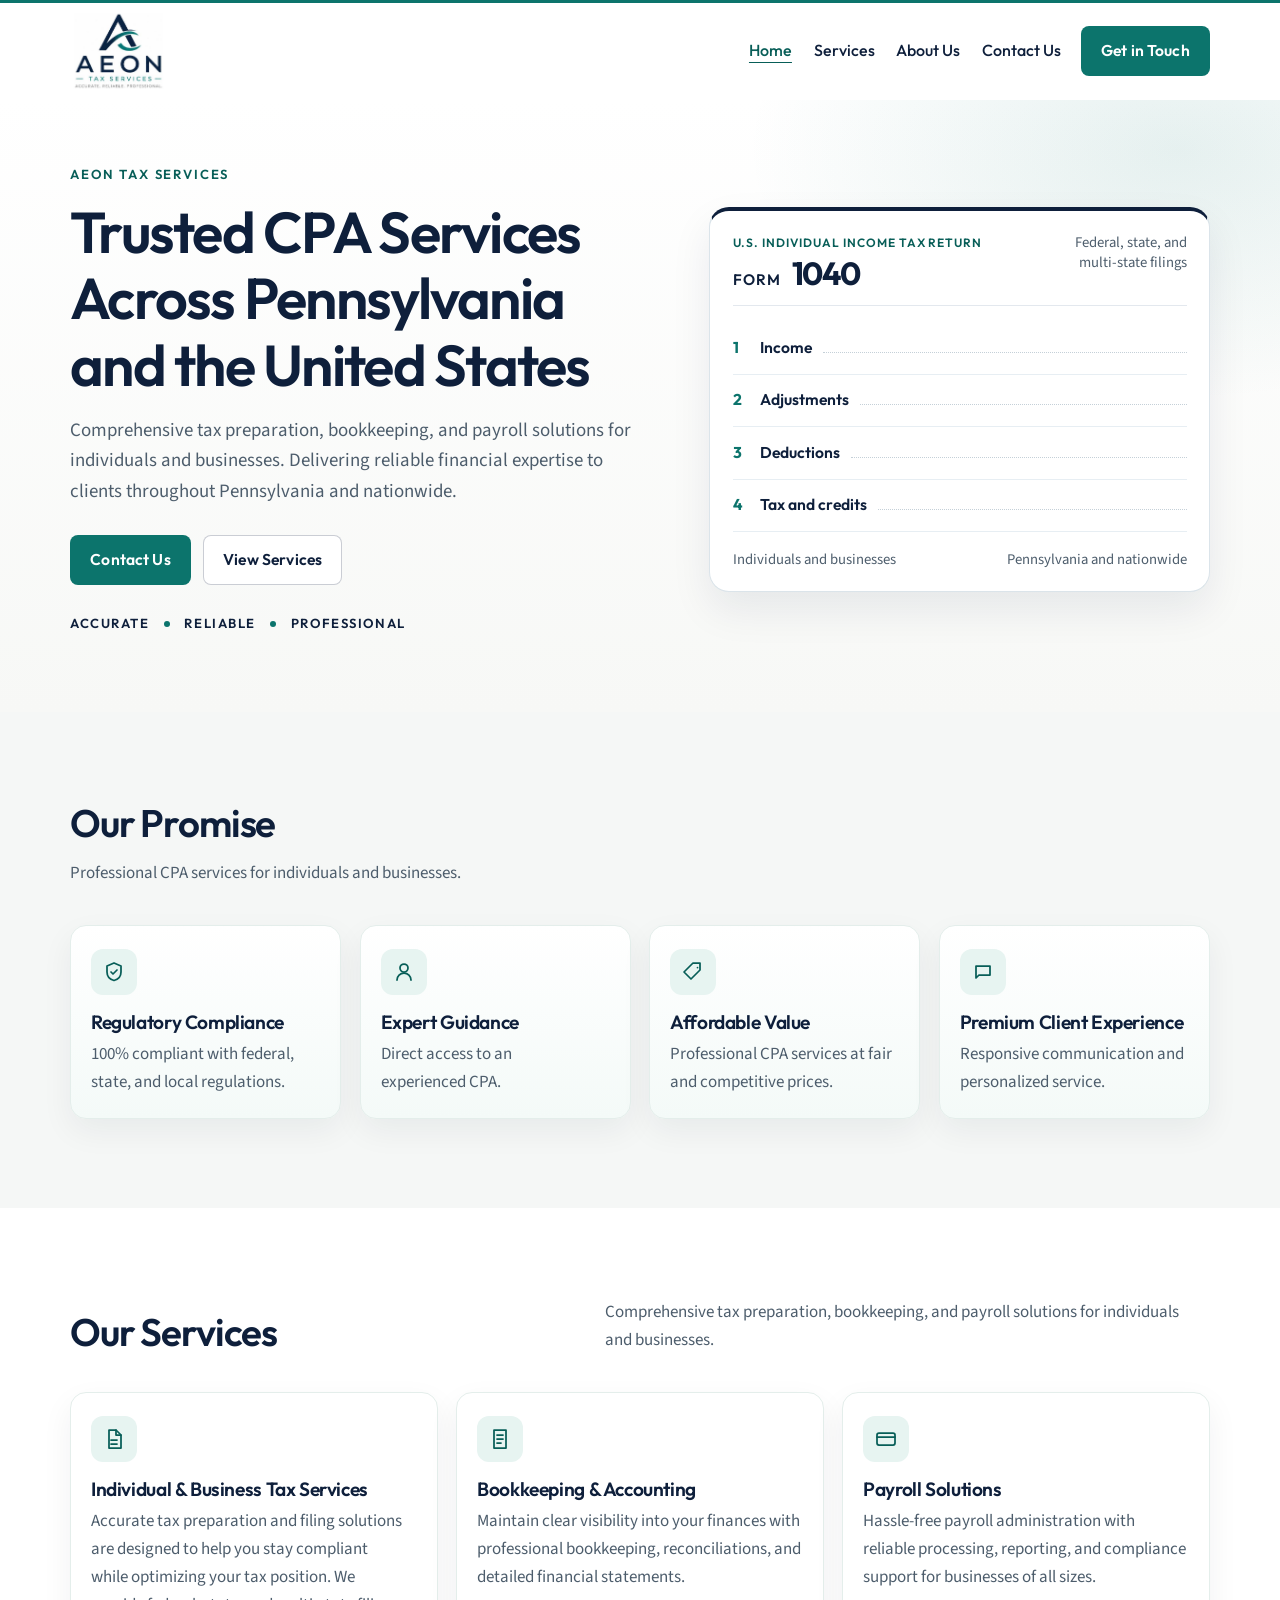
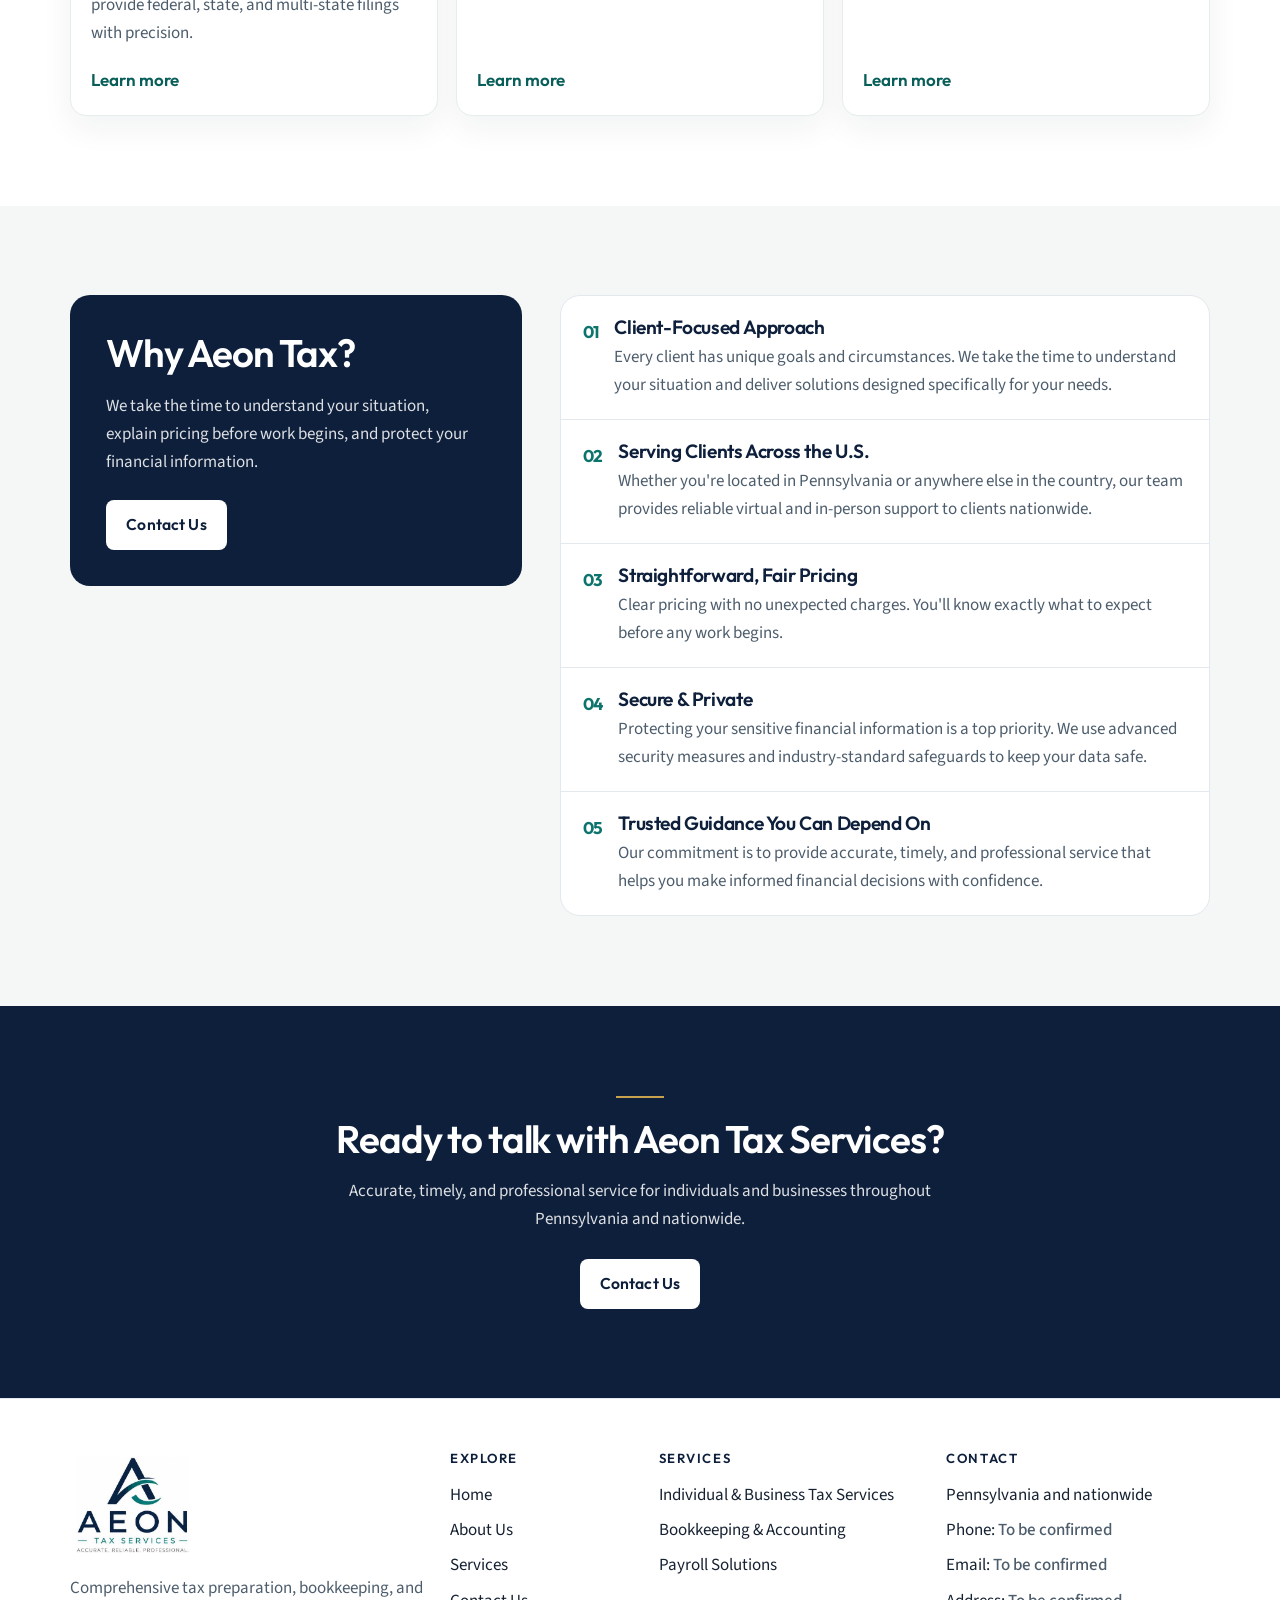
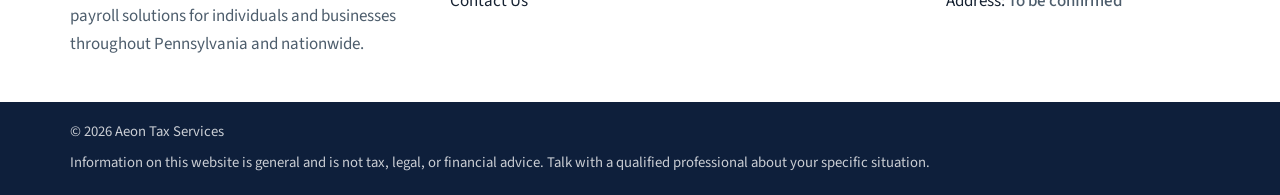
==== index.html @ b6eb6ca5 "Initial commit of the Aeon Tax Services website, including HTML files for home, about, services, and" ====
<!DOCTYPE html>
<html lang="en">
<head>
  <meta charset="utf-8">
  <meta name="viewport" content="width=device-width, initial-scale=1">
  <title>Aeon Tax Services | CPA Services in Pennsylvania</title>
  <meta name="description" content="Comprehensive tax preparation, bookkeeping, and payroll solutions for individuals and businesses throughout Pennsylvania and nationwide.">
  <meta name="theme-color" content="#0e1f3b">
  <meta property="og:title" content="Aeon Tax Services | CPA Services in Pennsylvania">
  <meta property="og:description" content="Comprehensive tax preparation, bookkeeping, and payroll solutions for individuals and businesses throughout Pennsylvania and nationwide.">
  <meta property="og:type" content="website">
  <meta property="og:locale" content="en_US">
  <link rel="icon" href="assets/favicon.png" type="image/png">
  <link rel="apple-touch-icon" href="assets/favicon.png">
  <link rel="preconnect" href="https://fonts.googleapis.com">
  <link rel="preconnect" href="https://fonts.gstatic.com" crossorigin>
  <link href="https://fonts.googleapis.com/css2?family=Outfit:wght@500;600;700&family=Source+Sans+3:wght@400;500;600;700&display=swap" rel="stylesheet">
  <link rel="stylesheet" href="css/styles.css">
  <script type="application/ld+json">
  {
    "@context": "https://schema.org",
    "@type": "AccountingService",
    "name": "Aeon Tax Services",
    "slogan": "Accurate. Reliable. Professional.",
    "description": "Comprehensive tax preparation, bookkeeping, and payroll solutions for individuals and businesses throughout Pennsylvania and nationwide.",
    "areaServed": [
      { "@type": "State", "name": "Pennsylvania" },
      { "@type": "Country", "name": "United States" }
    ],
    "knowsAbout": ["Tax preparation", "Bookkeeping", "Payroll"]
  }
  </script>
</head>
<body data-page="home">
  <a class="skip-link" href="#main">Skip to content</a>
  <header class="site-header">
    <div class="container header-bar">
      <a class="brand" href="index.html">
        <img src="assets/logo-primary.png" alt="Aeon Tax Services" width="407" height="352">
      </a>
      <button class="nav-toggle" type="button" aria-expanded="false" aria-controls="site-nav">
        <span class="sr-only">Open menu</span>
        <span class="nav-toggle-bar"></span>
      </button>
      <nav class="site-nav" id="site-nav" aria-label="Primary">
        <ul>
          <li><a href="index.html" data-nav="home">Home</a></li>
          <li><a href="services.html" data-nav="services">Services</a></li>
          <li><a href="about.html" data-nav="about">About Us</a></li>
          <li><a href="contact.html" data-nav="contact">Contact Us</a></li>
        </ul>
        <a class="btn btn-primary" href="contact.html">Get in Touch</a>
      </nav>
    </div>
  </header>

  <main id="main">
    <section class="hero">
      <div class="container hero-grid">
        <div>
          <p class="eyebrow">Aeon Tax Services</p>
          <h1>Trusted CPA Services Across Pennsylvania and the United States</h1>
          <p class="lead">Comprehensive tax preparation, bookkeeping, and payroll solutions for individuals and businesses. Delivering reliable financial expertise to clients throughout Pennsylvania and nationwide.</p>
          <div class="hero-actions">
            <a class="btn btn-primary" href="contact.html">Contact Us</a>
            <a class="btn btn-secondary" href="services.html">View Services</a>
          </div>
          <ul class="hero-principles" aria-label="Aeon Tax Services principles">
            <li>Accurate</li>
            <li>Reliable</li>
            <li>Professional</li>
          </ul>
        </div>
        <figure class="return-scene">
          <div class="return-sheet" aria-hidden="true">
            <div class="return-sheet-top">
              <div>
                <p class="return-kicker">U.S. Individual Income Tax Return</p>
                <p class="return-title"><span>Form</span> 1040</p>
              </div>
              <p class="return-side">Federal, state, and multi-state filings</p>
            </div>
            <ul class="return-rows">
              <li><span class="row-no">1</span><span>Income</span></li>
              <li><span class="row-no">2</span><span>Adjustments</span></li>
              <li><span class="row-no">3</span><span>Deductions</span></li>
              <li><span class="row-no">4</span><span>Tax and credits</span></li>
            </ul>
            <div class="return-foot">
              <p>Individuals and businesses</p>
              <p>Pennsylvania and nationwide</p>
            </div>
          </div>
          <figcaption class="sr-only">Illustration of Form 1040 for federal, state, and multi-state filings.</figcaption>
        </figure>
      </div>
    </section>

    <section class="section section-paper" aria-labelledby="promise-heading">
      <div class="container">
        <div class="section-heading">
          <h2 id="promise-heading">Our Promise</h2>
          <p>Professional CPA services for individuals and businesses.</p>
        </div>
        <div class="promise-grid">
          <article class="promise-card">
            <span class="icon-badge">
              <svg viewBox="0 0 24 24" aria-hidden="true"><path d="M12 3 5 6v6c0 4.2 2.8 7.4 7 8.5 4.2-1.1 7-4.3 7-8.5V6l-7-3z"/><path d="m9 12 2 2 4-4"/></svg>
            </span>
            <h3>Regulatory Compliance</h3>
            <p>100% compliant with federal, state, and local regulations.</p>
          </article>
          <article class="promise-card">
            <span class="icon-badge">
              <svg viewBox="0 0 24 24" aria-hidden="true"><path d="M12 12a4 4 0 1 0-4-4 4 4 0 0 0 4 4z"/><path d="M5 20a7 7 0 0 1 14 0"/></svg>
            </span>
            <h3>Expert Guidance</h3>
            <p>Direct access to an experienced CPA.</p>
          </article>
          <article class="promise-card">
            <span class="icon-badge">
              <svg viewBox="0 0 24 24" aria-hidden="true"><path d="M12 3h7v7l-9 9-7-7 9-9z"/><path d="M16.5 7.5h.01"/></svg>
            </span>
            <h3>Affordable Value</h3>
            <p>Professional CPA services at fair and competitive prices.</p>
          </article>
          <article class="promise-card">
            <span class="icon-badge">
              <svg viewBox="0 0 24 24" aria-hidden="true"><path d="M5 6h14v9H8l-3 3V6z"/></svg>
            </span>
            <h3>Premium Client Experience</h3>
            <p>Responsive communication and personalized service.</p>
          </article>
        </div>
      </div>
    </section>

    <section class="section" aria-labelledby="services-heading">
      <div class="container">
        <div class="section-heading section-heading-split">
          <h2 id="services-heading">Our Services</h2>
          <p>Comprehensive tax preparation, bookkeeping, and payroll solutions for individuals and businesses.</p>
        </div>
        <div class="services-grid">
          <article class="service-card">
            <span class="icon-badge">
              <svg viewBox="0 0 24 24" aria-hidden="true"><path d="M7 3h7l5 5v13H7z"/><path d="M14 3v5h5M9 13h6M9 17h6"/></svg>
            </span>
            <h3>Individual &amp; Business Tax Services</h3>
            <p>Accurate tax preparation and filing solutions are designed to help you stay compliant while optimizing your tax position. We provide federal, state, and multi-state filings with precision.</p>
            <a class="text-link" href="services.html#tax">Learn more</a>
          </article>
          <article class="service-card">
            <span class="icon-badge">
              <svg viewBox="0 0 24 24" aria-hidden="true"><path d="M6 3h12v18H6z"/><path d="M9 8h6M9 12h6M9 16h4"/></svg>
            </span>
            <h3>Bookkeeping &amp; Accounting</h3>
            <p>Maintain clear visibility into your finances with professional bookkeeping, reconciliations, and detailed financial statements.</p>
            <a class="text-link" href="services.html#bookkeeping">Learn more</a>
          </article>
          <article class="service-card">
            <span class="icon-badge">
              <svg viewBox="0 0 24 24" aria-hidden="true"><rect x="3" y="6" width="18" height="12" rx="2"/><path d="M3 10h18"/></svg>
            </span>
            <h3>Payroll Solutions</h3>
            <p>Hassle-free payroll administration with reliable processing, reporting, and compliance support for businesses of all sizes.</p>
            <a class="text-link" href="services.html#payroll">Learn more</a>
          </article>
        </div>
      </div>
    </section>

    <section class="section section-paper" aria-labelledby="why-heading">
      <div class="container why-layout">
        <div class="why-intro">
          <h2 id="why-heading">Why Aeon Tax?</h2>
          <p>We take the time to understand your situation, explain pricing before work begins, and protect your financial information.</p>
          <a class="btn btn-light" href="contact.html">Contact Us</a>
        </div>
        <div class="reason-panel">
          <ol class="reason-list">
            <li>
              <div>
                <h3>Client-Focused Approach</h3>
                <p>Every client has unique goals and circumstances. We take the time to understand your situation and deliver solutions designed specifically for your needs.</p>
              </div>
            </li>
            <li>
              <div>
                <h3>Serving Clients Across the U.S.</h3>
                <p>Whether you're located in Pennsylvania or anywhere else in the country, our team provides reliable virtual and in-person support to clients nationwide.</p>
              </div>
            </li>
            <li>
              <div>
                <h3>Straightforward, Fair Pricing</h3>
                <p>Clear pricing with no unexpected charges. You'll know exactly what to expect before any work begins.</p>
              </div>
            </li>
            <li>
              <div>
                <h3>Secure &amp; Private</h3>
                <p>Protecting your sensitive financial information is a top priority. We use advanced security measures and industry-standard safeguards to keep your data safe.</p>
              </div>
            </li>
            <li>
              <div>
                <h3>Trusted Guidance You Can Depend On</h3>
                <p>Our commitment is to provide accurate, timely, and professional service that helps you make informed financial decisions with confidence.</p>
              </div>
            </li>
          </ol>
        </div>
      </div>
    </section>

    <section class="section cta-band" aria-labelledby="cta-heading">
      <div class="container">
        <hr class="cta-rule">
        <h2 id="cta-heading">Ready to talk with Aeon Tax Services?</h2>
        <p>Accurate, timely, and professional service for individuals and businesses throughout Pennsylvania and nationwide.</p>
        <a class="btn btn-light" href="contact.html">Contact Us</a>
      </div>
    </section>
  </main>

  <footer class="site-footer">
    <div class="container footer-grid">
      <div class="footer-brand">
        <a href="index.html">
          <img src="assets/logo-primary.png" alt="Aeon Tax Services" width="407" height="352">
        </a>
        <p>Comprehensive tax preparation, bookkeeping, and payroll solutions for individuals and businesses throughout Pennsylvania and nationwide.</p>
      </div>
      <div>
        <h2 class="footer-title">Explore</h2>
        <ul>
          <li><a href="index.html">Home</a></li>
          <li><a href="about.html">About Us</a></li>
          <li><a href="services.html">Services</a></li>
          <li><a href="contact.html">Contact Us</a></li>
        </ul>
      </div>
      <div>
        <h2 class="footer-title">Services</h2>
        <ul>
          <li><a href="services.html#tax">Individual &amp; Business Tax Services</a></li>
          <li><a href="services.html#bookkeeping">Bookkeeping &amp; Accounting</a></li>
          <li><a href="services.html#payroll">Payroll Solutions</a></li>
        </ul>
      </div>
      <div>
        <h2 class="footer-title">Contact</h2>
        <ul>
          <li>Pennsylvania and nationwide</li>
          <li>Phone: <span class="is-pending">To be confirmed</span></li>
          <li>Email: <span class="is-pending">To be confirmed</span></li>
          <li>Address: <span class="is-pending">To be confirmed</span></li>
        </ul>
      </div>
    </div>
    <div class="footer-base">
      <div class="container footer-base-inner">
        <p>© 2026 Aeon Tax Services</p>
        <p>Information on this website is general and is not tax, legal, or financial advice. Talk with a qualified professional about your specific situation.</p>
      </div>
    </div>
  </footer>
  <script src="js/main.js" defer></script>
</body>
</html>
---- css/styles.css ----
:root {
  --navy: #0e1f3b;
  --navy-deep: #091628;
  --ink: #162232;
  --muted: #4d5d6c;
  --teal: #0c746c;
  --teal-deep: #085e58;
  --teal-soft: #e7f4f1;
  --teal-mist: #f4faf8;
  --gold: #c9a24e;
  --line: #e3e8ee;
  --paper: #f5f7f6;
  --white: #ffffff;
  --danger: #8e2430;
  --shadow: 0 12px 32px rgba(14, 31, 59, 0.06);
  --shadow-hover: 0 18px 40px rgba(14, 31, 59, 0.1);
  --radius: 16px;
  --radius-sm: 8px;
  --container: 1140px;
  --header-offset: 7.5rem;
  --font-display: "Outfit", "Segoe UI", sans-serif;
  --font-body: "Source Sans 3", "Segoe UI", sans-serif;
  --space-section: clamp(4.25rem, 7vw, 6.5rem);
}

*,
*::before,
*::after {
  box-sizing: border-box;
}

html {
  scroll-behavior: smooth;
}

body {
  margin: 0;
  color: var(--ink);
  background: var(--white);
  font-family: var(--font-body);
  font-size: 1.0625rem;
  line-height: 1.65;
  text-rendering: optimizeLegibility;
}

img {
  max-width: 100%;
  height: auto;
  display: block;
}

a {
  color: var(--teal-deep);
  text-decoration-thickness: 1px;
  text-underline-offset: 0.18em;
}

a:hover {
  color: var(--navy);
}

h1,
h2,
h3,
p {
  text-wrap: pretty;
}

h1,
h2,
h3 {
  font-family: var(--font-display);
  color: var(--navy);
  line-height: 1.15;
  letter-spacing: -0.03em;
  margin: 0;
  text-wrap: balance;
}

h1 {
  font-size: clamp(2.35rem, 4.5vw, 3.7rem);
  font-weight: 600;
}

h2 {
  font-size: clamp(1.85rem, 3vw, 2.55rem);
  font-weight: 600;
}

h3 {
  font-size: 1.2rem;
  font-weight: 600;
  letter-spacing: -0.02em;
}

p {
  margin: 0;
}

ul,
ol {
  margin: 0;
  padding: 0;
}

button,
input,
select,
textarea {
  font: inherit;
  color: inherit;
}

button {
  cursor: pointer;
}

:focus-visible {
  outline: 2px solid var(--teal);
  outline-offset: 3px;
}

::selection {
  background: #d7efe9;
  color: var(--navy);
}

.sr-only {
  position: absolute;
  width: 1px;
  height: 1px;
  padding: 0;
  margin: -1px;
  overflow: hidden;
  clip: rect(0, 0, 0, 0);
  white-space: nowrap;
  border: 0;
}

.skip-link {
  position: absolute;
  left: 1rem;
  top: 0;
  z-index: 100;
  transform: translateY(-120%);
  background: var(--navy);
  color: var(--white);
  padding: 0.7rem 1rem;
  border-radius: var(--radius-sm);
  text-decoration: none;
}

.skip-link:focus {
  transform: none;
  color: var(--white);
}

.container {
  width: min(var(--container), calc(100% - 2.5rem));
  margin-inline: auto;
}

.eyebrow {
  margin: 0 0 0.85rem;
  color: var(--teal-deep);
  font-family: var(--font-display);
  font-size: 0.82rem;
  font-weight: 600;
  letter-spacing: 0.14em;
  text-transform: uppercase;
}

.lead {
  color: var(--muted);
  font-size: 1.18rem;
  line-height: 1.6;
  max-width: 42rem;
}

.section {
  padding-block: var(--space-section);
}

.section-paper {
  background: var(--paper);
}

.section-heading {
  margin-bottom: clamp(1.75rem, 3vw, 2.75rem);
}

.section-heading p {
  margin-top: 0.85rem;
  max-width: 40rem;
  color: var(--muted);
}

.section-heading-split {
  display: grid;
  grid-template-columns: minmax(0, 0.9fr) minmax(0, 1.1fr);
  gap: 1.5rem 2.5rem;
  align-items: end;
}

.section-heading-split p {
  margin-top: 0;
}

.btn {
  display: inline-flex;
  align-items: center;
  justify-content: center;
  gap: 0.5rem;
  min-height: 48px;
  padding: 0.7rem 1.2rem;
  border-radius: var(--radius-sm);
  border: 1.5px solid transparent;
  background: transparent;
  color: var(--navy);
  font-family: var(--font-display);
  font-size: 0.98rem;
  font-weight: 600;
  letter-spacing: 0.01em;
  text-decoration: none;
  transition: background-color 0.2s ease, color 0.2s ease, border-color 0.2s ease;
}

.btn-primary {
  background: var(--teal);
  color: var(--white);
}

.btn-primary:hover {
  background: var(--teal-deep);
  color: var(--white);
}

.btn-secondary {
  border-color: rgba(14, 31, 59, 0.22);
  background: var(--white);
}

.btn-secondary:hover {
  border-color: var(--navy);
  color: var(--navy);
}

.btn-light {
  background: var(--white);
  color: var(--navy);
}

.btn-light:hover {
  background: var(--teal-mist);
  color: var(--navy);
}

.text-link {
  display: inline-flex;
  align-items: center;
  gap: 0.35rem;
  margin-top: 1.15rem;
  color: var(--teal-deep);
  font-family: var(--font-display);
  font-weight: 600;
  text-decoration: none;
}

.text-link:hover {
  color: var(--navy);
  text-decoration: underline;
}

.icon-badge {
  display: inline-flex;
  align-items: center;
  justify-content: center;
  width: 46px;
  height: 46px;
  border-radius: 12px;
  background: var(--teal-soft);
  color: var(--teal-deep);
  margin-bottom: 1rem;
}

.icon-badge svg {
  width: 24px;
  height: 24px;
  fill: none;
  stroke: currentColor;
  stroke-width: 1.75;
  stroke-linecap: round;
  stroke-linejoin: round;
}

.site-header {
  position: sticky;
  top: 0;
  z-index: 50;
  background: rgba(255, 255, 255, 0.94);
  backdrop-filter: blur(16px);
  border-bottom: 1px solid transparent;
}

.site-header::before {
  content: "";
  display: block;
  height: 3px;
  background: var(--teal);
}

.site-header.is-scrolled {
  border-bottom-color: var(--line);
  box-shadow: 0 8px 24px rgba(14, 31, 59, 0.05);
}

.header-bar {
  display: flex;
  align-items: center;
  justify-content: space-between;
  gap: 1rem;
  min-height: 96px;
}

.brand {
  display: flex;
  align-items: center;
  text-decoration: none;
  flex: 0 0 auto;
}

.brand img {
  height: 84px;
  width: auto;
  transition: height 0.2s ease;
}

.site-header.is-scrolled .brand img {
  height: 68px;
}

.nav-toggle {
  display: none;
  width: 44px;
  height: 44px;
  align-items: center;
  justify-content: center;
  border: 0;
  border-radius: 10px;
  background: transparent;
  color: var(--navy);
}

.nav-toggle-bar,
.nav-toggle-bar::before,
.nav-toggle-bar::after {
  display: block;
  width: 20px;
  height: 2px;
  background: var(--navy);
  border-radius: 2px;
  position: relative;
}

.nav-toggle-bar,
.nav-toggle-bar::before,
.nav-toggle-bar::after {
  transition: transform 0.2s ease, top 0.2s ease, background-color 0.2s ease;
}

.nav-toggle[aria-expanded="true"] .nav-toggle-bar {
  background: transparent;
}

.nav-toggle[aria-expanded="true"] .nav-toggle-bar::before {
  top: 0;
  transform: rotate(45deg);
}

.nav-toggle[aria-expanded="true"] .nav-toggle-bar::after {
  top: 0;
  transform: rotate(-45deg);
}

.nav-toggle-bar::before,
.nav-toggle-bar::after {
  content: "";
  position: absolute;
  left: 0;
}

.nav-toggle-bar::before {
  top: -6px;
}

.nav-toggle-bar::after {
  top: 6px;
}

.site-nav {
  display: flex;
  align-items: center;
  gap: 1.25rem;
}

.site-nav ul {
  display: flex;
  align-items: center;
  gap: 0.25rem 1.35rem;
  list-style: none;
}

.site-nav a[data-nav] {
  color: var(--navy);
  text-decoration: none;
  font-family: var(--font-display);
  font-weight: 500;
  font-size: 1rem;
  padding: 0.4rem 0;
}

.site-nav a[data-nav]:hover,
.site-nav a[aria-current="page"] {
  color: var(--teal-deep);
}

.site-nav a[aria-current="page"] {
  text-decoration: underline;
  text-underline-offset: 0.35em;
}

.hero {
  position: relative;
  padding-block: clamp(2.25rem, 5vw, 4.25rem) clamp(3.5rem, 6vw, 5.25rem);
  background:
    radial-gradient(720px 420px at 92% 8%, rgba(12, 116, 108, 0.1), transparent 60%),
    linear-gradient(180deg, #ffffff 0%, #f7f8f6 100%);
}

.hero-grid {
  display: grid;
  grid-template-columns: minmax(0, 1.08fr) minmax(280px, 0.92fr);
  gap: clamp(2rem, 4vw, 4.5rem);
  align-items: center;
}

.hero h1 {
  max-width: 20ch;
}

.hero .lead {
  margin-top: 1.15rem;
}

.hero-actions {
  display: flex;
  flex-wrap: wrap;
  gap: 0.75rem;
  margin-top: 1.75rem;
}

.hero-principles {
  display: flex;
  flex-wrap: wrap;
  gap: 0.55rem 0.9rem;
  list-style: none;
  margin-top: 1.75rem;
  color: var(--navy);
  font-family: var(--font-display);
  font-size: 0.82rem;
  font-weight: 600;
  letter-spacing: 0.12em;
  text-transform: uppercase;
}

.hero-principles li + li::before {
  content: "";
  display: inline-block;
  width: 6px;
  height: 6px;
  margin-right: 0.9rem;
  border-radius: 50%;
  background: var(--teal);
  transform: translateY(-1px);
}

.return-scene {
  position: relative;
  margin: 0;
  align-self: center;
}

.return-sheet {
  background: var(--white);
  border: 1px solid #dbe4ea;
  border-top: 4px solid var(--navy);
  border-radius: 20px;
  box-shadow: 0 18px 40px rgba(14, 31, 59, 0.08);
  padding: 1.4rem 1.4rem 1.15rem;
}

.return-sheet-top {
  display: flex;
  justify-content: space-between;
  gap: 1rem;
  padding-bottom: 1rem;
  border-bottom: 1px solid var(--line);
}

.return-kicker {
  color: var(--teal-deep);
  font-family: var(--font-display);
  font-size: 0.75rem;
  font-weight: 600;
  letter-spacing: 0.08em;
  text-transform: uppercase;
}

.return-title {
  margin-top: 0.25rem;
  font-family: var(--font-display);
  font-size: 2rem;
  font-weight: 700;
  letter-spacing: -0.04em;
  color: var(--navy);
  line-height: 1;
}

.return-title span {
  font-size: 0.95rem;
  font-weight: 600;
  letter-spacing: 0.08em;
  text-transform: uppercase;
  margin-right: 0.35rem;
}

.return-side {
  align-self: flex-start;
  max-width: 9rem;
  text-align: right;
  color: var(--muted);
  font-size: 0.92rem;
  line-height: 1.35;
}

.return-rows {
  list-style: none;
  margin-top: 1rem;
}

.return-rows li {
  display: flex;
  align-items: baseline;
  gap: 0.7rem;
  padding: 0.8rem 0;
  border-bottom: 1px solid #e7eef3;
  color: var(--navy);
  font-family: var(--font-display);
  font-size: 0.98rem;
  font-weight: 600;
}

.return-rows li::after {
  content: "";
  flex: 1;
  border-bottom: 1px dotted #c5d0d8;
}

.row-no {
  color: var(--teal);
  font-weight: 700;
  width: 1rem;
  flex: 0 0 auto;
}

.return-foot {
  display: flex;
  justify-content: space-between;
  gap: 1rem;
  margin-top: 1rem;
  color: var(--muted);
  font-size: 0.92rem;
}

.promise-grid,
.services-grid,
.audience-grid,
.promise-grid-compact {
  display: grid;
  gap: 1.15rem;
}

.promise-grid {
  grid-template-columns: repeat(4, minmax(0, 1fr));
}

.services-grid,
.audience-grid {
  grid-template-columns: repeat(3, minmax(0, 1fr));
}

.audience-grid {
  grid-template-columns: repeat(2, minmax(0, 1fr));
}

.promise-card,
.service-card,
.audience-card {
  background: linear-gradient(180deg, #ffffff 0%, var(--teal-mist) 100%);
  border: 1px solid #e4eeeb;
  border-radius: var(--radius);
  box-shadow: var(--shadow);
  padding: 1.4rem 1.25rem 1.35rem;
  min-width: 0;
}

.service-card,
.audience-card {
  background: var(--white);
  display: flex;
  flex-direction: column;
}

.promise-card h3,
.service-card h3,
.audience-card h3 {
  margin-bottom: 0.45rem;
}

.promise-card p,
.service-card p,
.audience-card p {
  color: var(--muted);
}

.service-card .text-link,
.audience-card .text-link {
  margin-top: auto;
  padding-top: 1.15rem;
}

.why-layout {
  display: grid;
  grid-template-columns: minmax(0, 0.82fr) minmax(0, 1.18fr);
  gap: clamp(1.5rem, 3vw, 2.5rem);
  align-items: start;
}

.why-intro {
  background: var(--navy);
  color: rgba(255, 255, 255, 0.86);
  border-radius: 20px;
  padding: clamp(1.5rem, 3vw, 2.25rem);
  position: sticky;
  top: var(--header-offset);
}

.why-intro h2,
.why-intro .eyebrow {
  color: var(--white);
}

.why-intro .eyebrow {
  color: #b7ddd7;
}

.why-intro p {
  margin-top: 1rem;
}

.why-intro .btn {
  margin-top: 1.5rem;
}

.reason-panel {
  background: var(--white);
  border: 1px solid var(--line);
  border-radius: 20px;
  overflow: hidden;
}

.reason-list {
  list-style: none;
  counter-reset: reason;
}

.reason-list li {
  display: grid;
  grid-template-columns: auto minmax(0, 1fr);
  gap: 1rem;
  padding: 1.25rem 1.35rem;
  border-top: 1px solid var(--line);
}

.reason-list li:first-child {
  border-top: 0;
}

.reason-list li::before {
  counter-increment: reason;
  content: counter(reason, decimal-leading-zero);
  font-family: var(--font-display);
  font-weight: 700;
  color: var(--teal);
  letter-spacing: -0.04em;
  padding-top: 0.1rem;
}

.reason-list h3 {
  margin-bottom: 0.3rem;
}

.reason-list p {
  color: var(--muted);
}

.cta-band {
  background: var(--navy);
  color: rgba(255, 255, 255, 0.86);
  text-align: center;
}

.cta-band .container {
  max-width: 760px;
}

.cta-rule {
  width: 48px;
  height: 2px;
  margin: 0 auto 1.2rem;
  background: var(--gold);
  border: 0;
}

.cta-band h2 {
  color: var(--white);
}

.cta-band p {
  margin: 1rem auto 0;
  max-width: 38rem;
}

.cta-band .btn {
  margin-top: 1.6rem;
}

.page-hero {
  padding-block: clamp(2.75rem, 6vw, 4.5rem) clamp(1.5rem, 3vw, 2.25rem);
  background:
    radial-gradient(640px 280px at 100% 0%, rgba(12, 116, 108, 0.1), transparent 60%),
    var(--paper);
  border-bottom: 1px solid var(--line);
}

.page-hero .lead {
  margin-top: 1rem;
}

.service-index {
  display: flex;
  flex-wrap: wrap;
  gap: 0.6rem;
  margin-top: 1.5rem;
}

.service-index a {
  display: inline-flex;
  align-items: center;
  min-height: 40px;
  padding: 0.35rem 0.8rem;
  border-radius: 999px;
  border: 1px solid #d5e4e0;
  background: var(--white);
  color: var(--navy);
  text-decoration: none;
  font-family: var(--font-display);
  font-size: 0.92rem;
  font-weight: 600;
}

.service-index a:hover {
  border-color: var(--teal);
  color: var(--teal-deep);
}

.service-block {
  padding-block: clamp(2.5rem, 5vw, 4rem);
  border-bottom: 1px solid var(--line);
  scroll-margin-top: var(--header-offset);
}

.service-block:nth-of-type(even) {
  background: var(--paper);
}

.service-block-grid {
  display: grid;
  grid-template-columns: 140px minmax(0, 1fr);
  gap: 1.5rem 2rem;
  align-items: start;
}

.service-kicker {
  font-family: var(--font-display);
  font-size: 0.95rem;
  font-weight: 700;
  letter-spacing: 0.14em;
  color: var(--teal);
}

.service-block h2 {
  margin-bottom: 0.8rem;
}

.service-block .prose {
  max-width: 46rem;
  color: var(--muted);
}

.scope-list {
  display: grid;
  grid-template-columns: repeat(3, minmax(0, 1fr));
  gap: 0.75rem;
  list-style: none;
  margin-top: 1.35rem;
}

.scope-list li {
  display: flex;
  align-items: center;
  gap: 0.6rem;
  background: var(--white);
  border: 1px solid var(--line);
  border-radius: 12px;
  padding: 0.9rem 1rem;
  color: var(--navy);
  font-family: var(--font-display);
  font-weight: 600;
}

.scope-list li::before {
  content: "";
  width: 8px;
  height: 8px;
  border-radius: 50%;
  background: var(--teal);
  flex: 0 0 auto;
}

.service-block:nth-of-type(even) .scope-list li {
  background: var(--white);
}

.contact-lead {
  margin-top: 0.85rem;
}

.contact-layout {
  display: grid;
  grid-template-columns: minmax(0, 0.86fr) minmax(0, 1.14fr);
  gap: clamp(1.75rem, 4vw, 3.5rem);
  align-items: start;
}

.fact-list {
  list-style: none;
  margin-top: 1.5rem;
  border-top: 1px solid var(--line);
}

.fact-list li {
  display: grid;
  gap: 0.15rem;
  padding: 0.95rem 0;
  border-bottom: 1px solid var(--line);
}

.fact-label {
  color: var(--muted);
  font-size: 0.82rem;
  font-family: var(--font-display);
  font-weight: 600;
  letter-spacing: 0.08em;
  text-transform: uppercase;
}

.fact-value {
  color: var(--navy);
  font-weight: 600;
}

.is-pending {
  color: var(--muted);
  font-weight: 500;
}

.confirm-note {
  margin-top: 1rem;
  color: var(--muted);
  font-size: 0.98rem;
}

.contact-form,
.form-success {
  background: var(--white);
  border: 1px solid var(--line);
  border-radius: 20px;
  box-shadow: var(--shadow);
  padding: clamp(1.25rem, 2vw, 1.75rem);
}

.form-note {
  margin-bottom: 1.15rem;
  padding: 0.85rem 0.95rem;
  border-radius: 12px;
  background: var(--teal-mist);
  color: var(--navy);
  font-size: 0.98rem;
}

.form-grid {
  display: grid;
  grid-template-columns: 1fr 1fr;
  gap: 0.95rem 1rem;
}

.field {
  display: flex;
  flex-direction: column;
  min-width: 0;
}

.field-wide {
  grid-column: 1 / -1;
}

.field label {
  margin-bottom: 0.35rem;
  color: var(--navy);
  font-family: var(--font-display);
  font-size: 0.92rem;
  font-weight: 600;
}

.req {
  color: var(--muted);
  font-weight: 500;
}

.field input,
.field select,
.field textarea {
  width: 100%;
  min-height: 48px;
  padding: 0.7rem 0.8rem;
  border: 1px solid #cfd8e1;
  border-radius: 10px;
  background: var(--white);
  color: var(--ink);
}

.field textarea {
  min-height: 140px;
  resize: vertical;
}

.field input:hover,
.field select:hover,
.field textarea:hover {
  border-color: #b7c3ce;
}

.field input:focus,
.field select:focus,
.field textarea:focus {
  border-color: var(--teal);
  outline: 2px solid rgba(12, 116, 108, 0.25);
  outline-offset: 1px;
}

.field [aria-invalid="true"] {
  border-color: var(--danger);
}

.field-error {
  margin-top: 0.35rem;
  color: var(--danger);
  font-size: 0.9rem;
}

.field-error:empty {
  display: none;
}

.field select {
  appearance: none;
  background-image: linear-gradient(45deg, transparent 50%, var(--navy) 50%), linear-gradient(135deg, var(--navy) 50%, transparent 50%);
  background-position: calc(100% - 18px) 22px, calc(100% - 12px) 22px;
  background-size: 6px 6px, 6px 6px;
  background-repeat: no-repeat;
  padding-right: 2.2rem;
}

.form-actions {
  margin-top: 1.1rem;
}

.form-success h2,
.form-success h3 {
  margin-bottom: 0.6rem;
}

.form-success p + p {
  margin-top: 0.75rem;
  color: var(--muted);
}

.site-footer {
  background: var(--white);
  border-top: 1px solid var(--line);
}

.footer-grid {
  display: grid;
  grid-template-columns: 1.35fr 0.7fr 1fr 1fr;
  gap: 2rem 1.5rem;
  padding-block: 3.25rem 2.75rem;
}

.footer-brand img {
  height: 108px;
  width: auto;
  margin-bottom: 0.9rem;
}

.footer-brand p {
  max-width: 28rem;
  color: var(--muted);
}

.footer-title {
  font-size: 0.82rem;
  letter-spacing: 0.12em;
  text-transform: uppercase;
  margin-bottom: 0.9rem;
}

.site-footer ul {
  list-style: none;
}

.site-footer li + li {
  margin-top: 0.45rem;
}

.site-footer a {
  color: var(--ink);
  text-decoration: none;
}

.site-footer a:hover {
  color: var(--teal-deep);
  text-decoration: underline;
}

.footer-base {
  background: var(--navy);
  color: rgba(255, 255, 255, 0.78);
}

.footer-base-inner {
  display: grid;
  gap: 0.45rem;
  padding-block: 1.1rem 1.25rem;
}

.footer-base p {
  font-size: 0.92rem;
}

[id] {
  scroll-margin-top: var(--header-offset);
}

@media (max-width: 1100px) {
  .promise-grid {
    grid-template-columns: repeat(2, minmax(0, 1fr));
  }

  .footer-grid {
    grid-template-columns: 1fr 1fr;
  }

  .footer-brand {
    grid-column: 1 / -1;
  }
}

@media (max-width: 980px) {
  .brand img,
  .site-header.is-scrolled .brand img {
    height: 72px;
  }

  .header-bar {
    min-height: 84px;
  }

  .section-heading-split,
  .hero-grid,
  .why-layout,
  .contact-layout,
  .service-block-grid {
    grid-template-columns: 1fr;
  }

  .why-intro {
    position: static;
  }

  .services-grid {
    grid-template-columns: 1fr;
  }

  .scope-list {
    grid-template-columns: 1fr;
  }
}

@media (max-width: 820px) {
  .nav-toggle {
    display: inline-flex;
  }

  .site-nav {
    position: absolute;
    top: 100%;
    left: 0;
    right: 0;
    display: flex;
    flex-direction: column;
    align-items: stretch;
    gap: 0.35rem;
    padding: 0.4rem 1.25rem 1.15rem;
    background: var(--white);
    border-bottom: 1px solid var(--line);
    box-shadow: 0 18px 36px rgba(14, 31, 59, 0.08);
    opacity: 0;
    visibility: hidden;
    transform: translateY(-6px);
    pointer-events: none;
    transition: opacity 0.2s ease, transform 0.2s ease, visibility 0.2s ease;
  }

  .site-nav.is-open {
    opacity: 1;
    visibility: visible;
    transform: none;
    pointer-events: auto;
  }

  .site-nav ul {
    flex-direction: column;
    align-items: stretch;
    gap: 0;
  }

  .site-nav a[data-nav] {
    display: flex;
    align-items: center;
    min-height: 48px;
    border-bottom: 1px solid var(--line);
  }

  .site-nav .btn {
    width: 100%;
    margin-top: 0.85rem;
  }

  body.nav-open {
    overflow: hidden;
  }
}

@media (max-width: 720px) {
  .form-grid,
  .audience-grid,
  .promise-grid,
  .footer-grid {
    grid-template-columns: 1fr;
  }

  .footer-brand {
    grid-column: auto;
  }

  .return-sheet-top,
  .return-foot {
    flex-direction: column;
  }

  .return-side {
    text-align: left;
    max-width: none;
  }

  .hero-actions .btn,
  .cta-band .btn,
  .why-intro .btn {
    width: 100%;
  }
}

@media (max-width: 480px) {
  .container {
    width: min(var(--container), calc(100% - 2rem));
  }

  .brand img,
  .site-header.is-scrolled .brand img {
    height: 64px;
  }

  .header-bar {
    min-height: 76px;
  }

  h1 {
    font-size: 2.15rem;
  }
}

@media (prefers-reduced-motion: reduce) {
  html {
    scroll-behavior: auto;
  }

  *,
  *::before,
  *::after {
    animation: none !important;
    transition: none !important;
  }

}
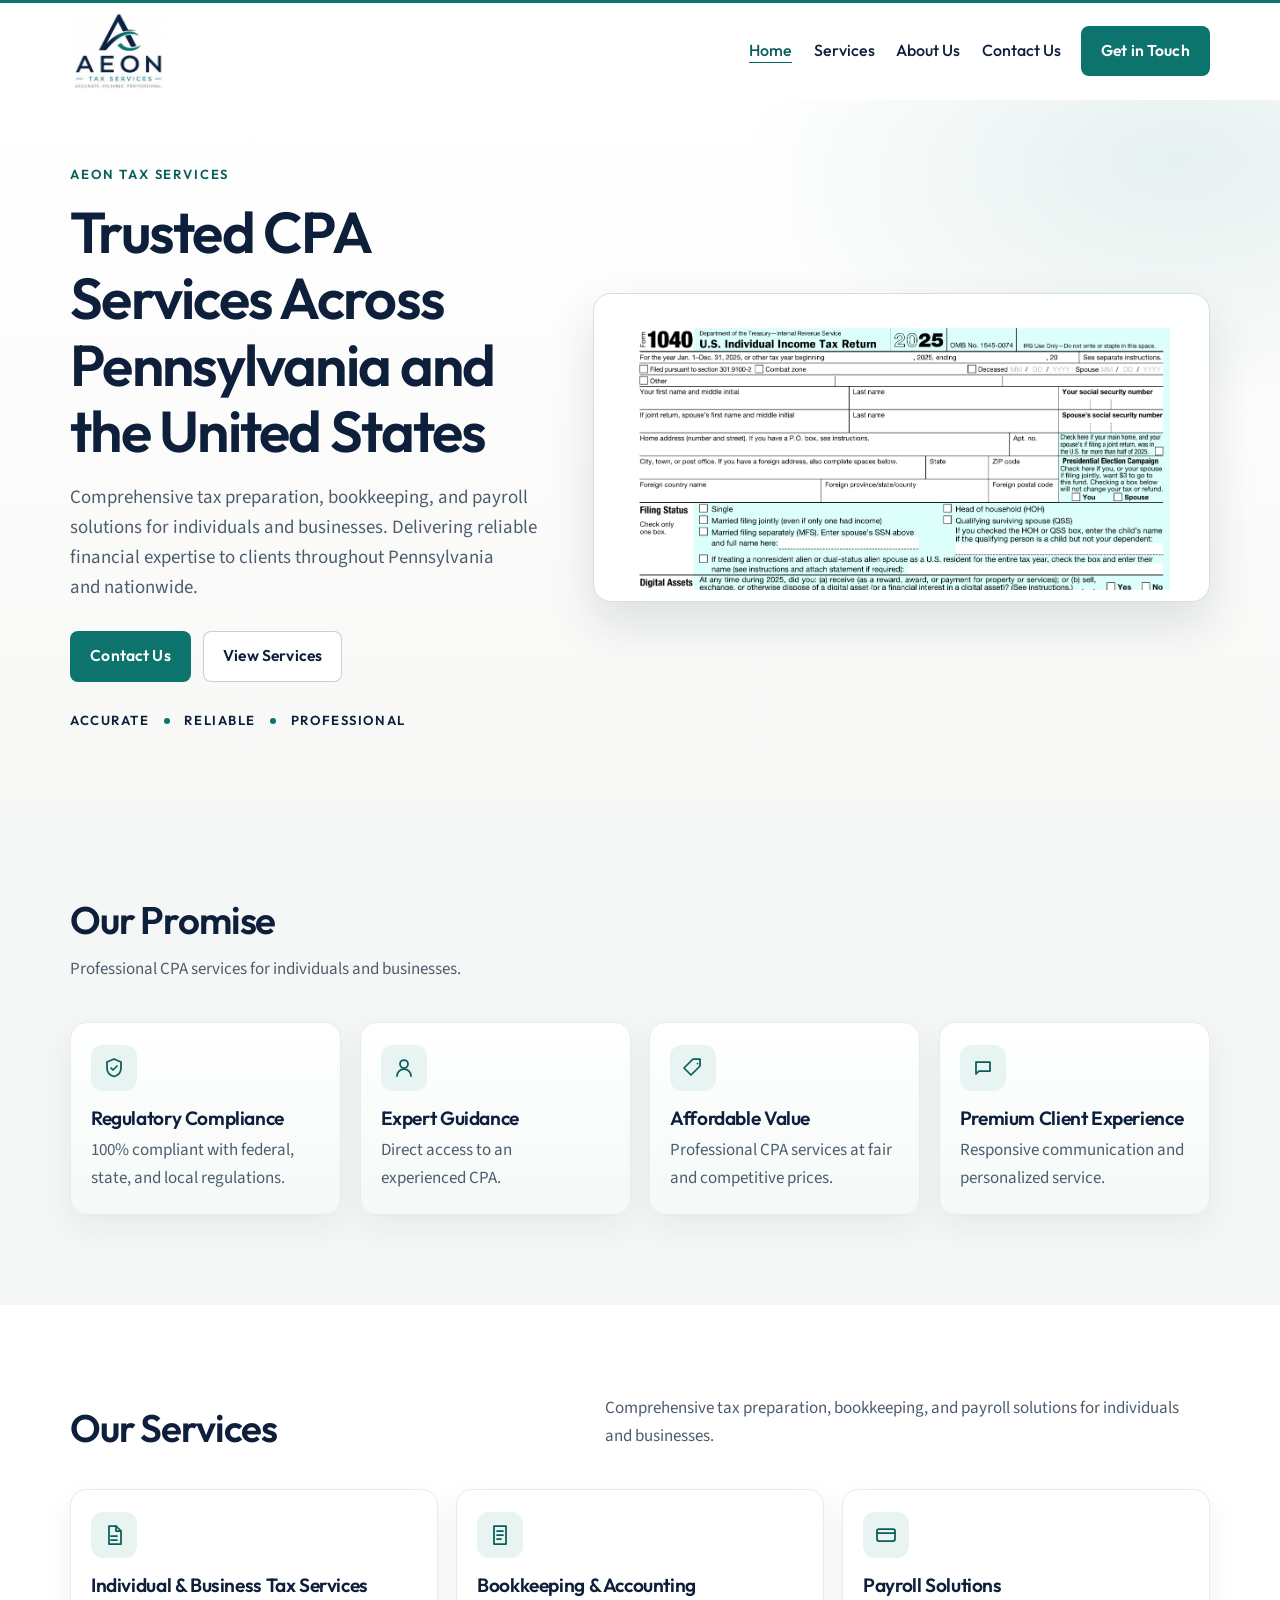
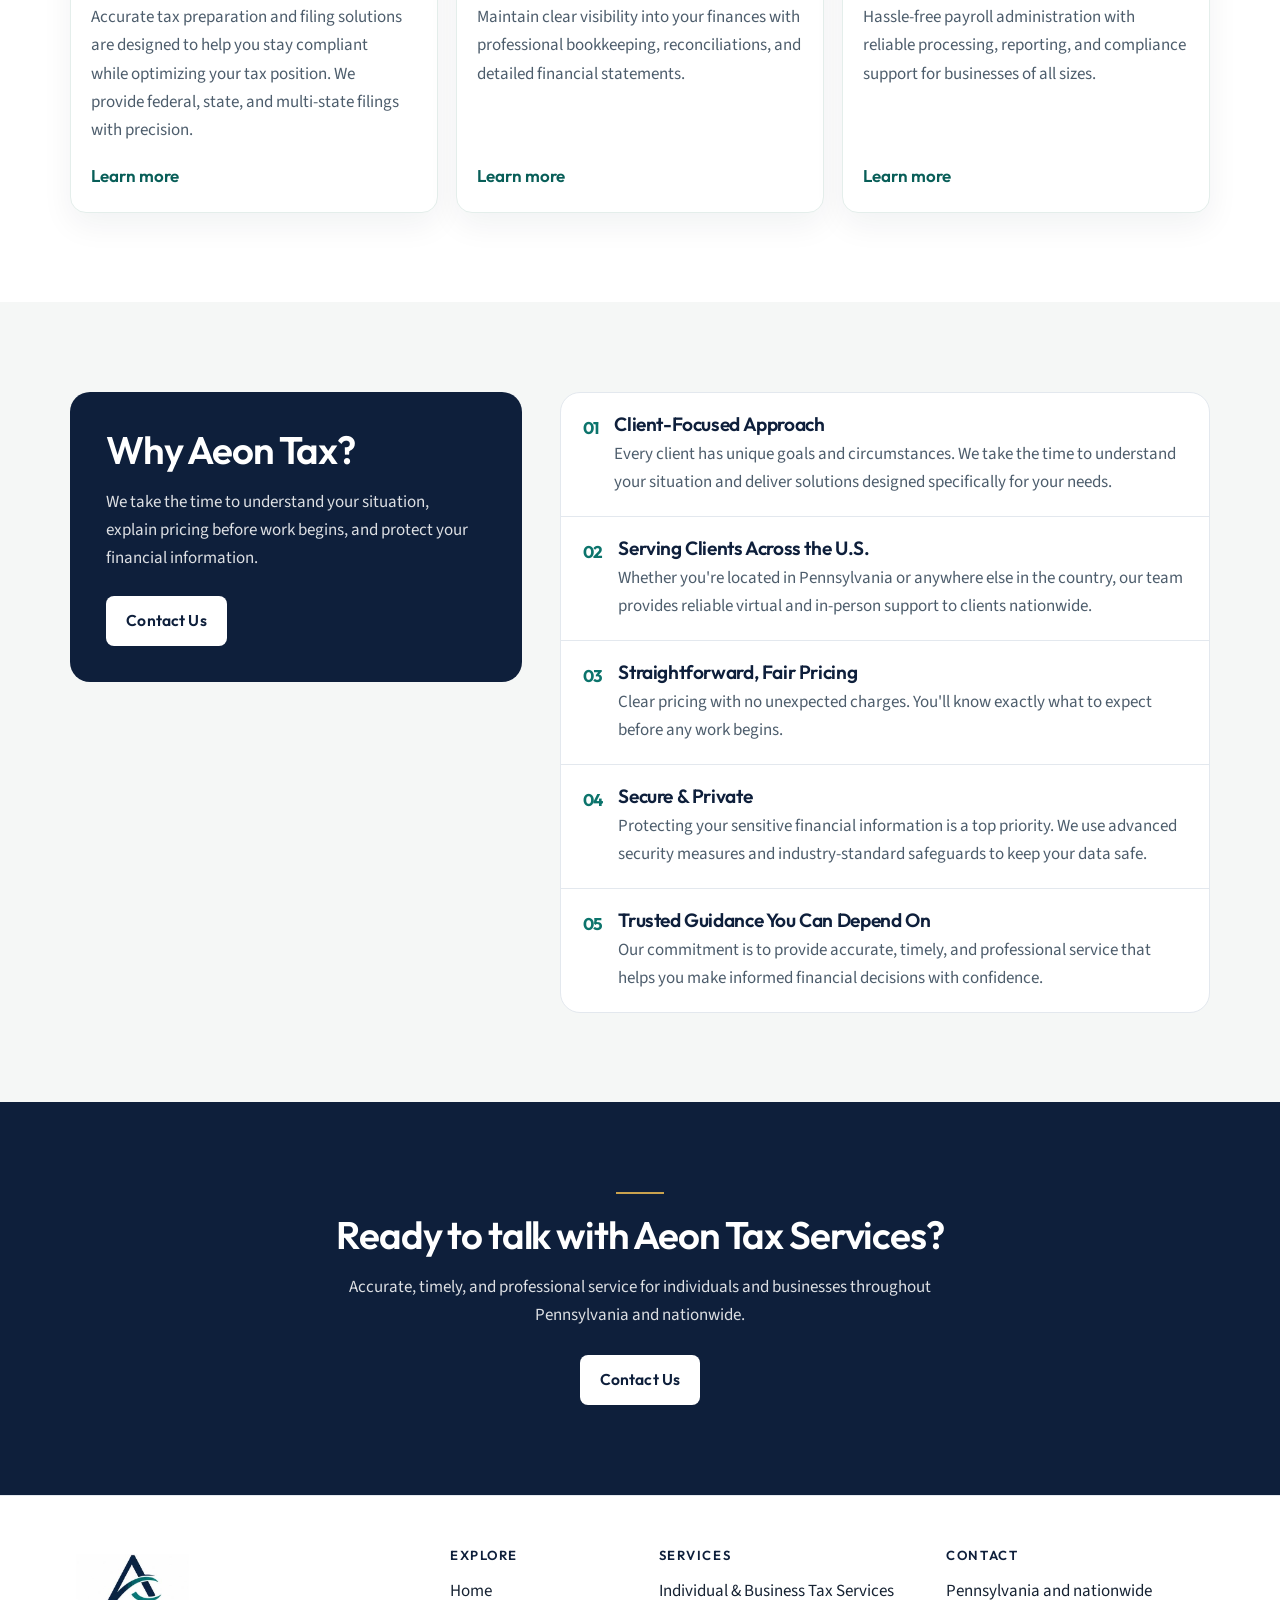
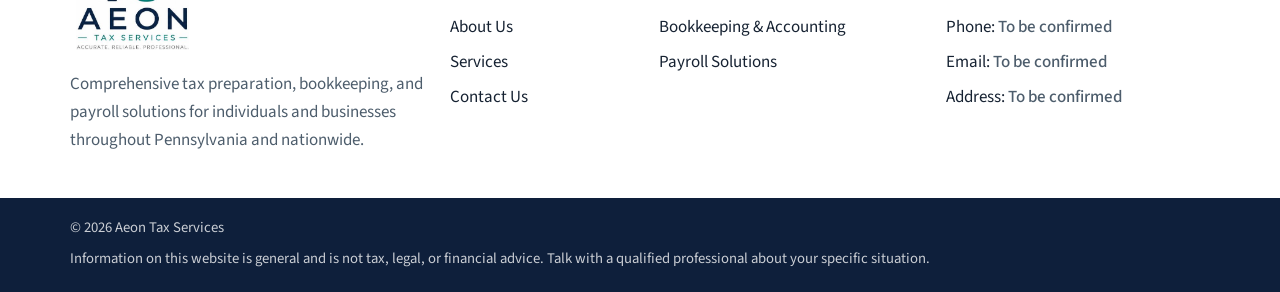
==== commit c632a736: "Implement Form 1040 modal and update layout styles. Replace return scene with hero form button in in" ====
--- a/index.html
+++ b/index.html
@@ -37,6 +37,7 @@
     <div class="container header-bar">
       <a class="brand" href="index.html">
         <img src="assets/logo-primary.png" alt="Aeon Tax Services" width="407" height="352">
+        
       </a>
       <button class="nav-toggle" type="button" aria-expanded="false" aria-controls="site-nav">
         <span class="sr-only">Open menu</span>
@@ -71,27 +72,10 @@
             <li>Professional</li>
           </ul>
         </div>
-        <figure class="return-scene">
-          <div class="return-sheet" aria-hidden="true">
-            <div class="return-sheet-top">
-              <div>
-                <p class="return-kicker">U.S. Individual Income Tax Return</p>
-                <p class="return-title"><span>Form</span> 1040</p>
-              </div>
-              <p class="return-side">Federal, state, and multi-state filings</p>
-            </div>
-            <ul class="return-rows">
-              <li><span class="row-no">1</span><span>Income</span></li>
-              <li><span class="row-no">2</span><span>Adjustments</span></li>
-              <li><span class="row-no">3</span><span>Deductions</span></li>
-              <li><span class="row-no">4</span><span>Tax and credits</span></li>
-            </ul>
-            <div class="return-foot">
-              <p>Individuals and businesses</p>
-              <p>Pennsylvania and nationwide</p>
-            </div>
-          </div>
-          <figcaption class="sr-only">Illustration of Form 1040 for federal, state, and multi-state filings.</figcaption>
+        <figure class="hero-form">
+          <button type="button" class="hero-form-open" data-form-open aria-haspopup="dialog" aria-controls="form-modal" aria-label="Open Form 1040, U.S. Individual Income Tax Return">
+            <img src="assets/form-1040.png" width="1347" height="648" alt="">
+          </button>
         </figure>
       </div>
     </section>
@@ -266,6 +250,15 @@
       </div>
     </div>
   </footer>
+  <dialog class="form-modal" id="form-modal" aria-labelledby="form-modal-title">
+    <div class="form-modal-bar">
+      <h2 id="form-modal-title">Form 1040, U.S. Individual Income Tax Return</h2>
+      <button type="button" class="form-modal-close" data-form-close>Close</button>
+    </div>
+    <div class="form-modal-body">
+      <img src="assets/form-1040.png" width="1347" height="648" alt="Form 1040, U.S. Individual Income Tax Return, enlarged">
+    </div>
+  </dialog>
   <script src="js/main.js" defer></script>
 </body>
 </html>
--- a/css/styles.css
+++ b/css/styles.css
@@ -439,8 +439,8 @@
 
 .hero-grid {
   display: grid;
-  grid-template-columns: minmax(0, 1.08fr) minmax(280px, 0.92fr);
-  gap: clamp(2rem, 4vw, 4.5rem);
+  grid-template-columns: minmax(0, 0.88fr) minmax(340px, 1.12fr);
+  gap: clamp(1.75rem, 3vw, 3.25rem);
   align-items: center;
 }
 
@@ -484,102 +484,102 @@
   transform: translateY(-1px);
 }
 
-.return-scene {
-  position: relative;
+.hero-form {
   margin: 0;
   align-self: center;
-}
-
-.return-sheet {
-  background: var(--white);
-  border: 1px solid #dbe4ea;
-  border-top: 4px solid var(--navy);
-  border-radius: 20px;
-  box-shadow: 0 18px 40px rgba(14, 31, 59, 0.08);
-  padding: 1.4rem 1.4rem 1.15rem;
-}
-
-.return-sheet-top {
+  padding: 0.7rem;
+  background: var(--white);
+  border: 1px solid #d5dee6;
+  border-radius: 18px;
+  box-shadow: 0 22px 48px rgba(14, 31, 59, 0.12);
+}
+
+.hero-form-open {
+  position: relative;
+  display: block;
+  width: 100%;
+  padding: 0;
+  border: 0;
+  border-radius: 10px;
+  background: none;
+  cursor: zoom-in;
+}
+
+.hero-form-open:focus-visible {
+  outline: 3px solid var(--teal);
+  outline-offset: 3px;
+}
+
+.hero-form img {
+  display: block;
+  width: 100%;
+  height: auto;
+  border-radius: 10px;
+}
+
+.form-modal {
+  width: min(1120px, calc(100vw - 1.5rem));
+  max-height: calc(100dvh - 1.5rem);
+  margin: auto;
+  padding: 0;
+  border: 0;
+  border-radius: 16px;
+  background: var(--white);
+  color: var(--ink);
+  box-shadow: 0 24px 60px rgba(9, 22, 40, 0.35);
+}
+
+.form-modal::backdrop {
+  background: rgba(9, 22, 40, 0.72);
+}
+
+.form-modal-bar {
   display: flex;
+  align-items: center;
   justify-content: space-between;
   gap: 1rem;
-  padding-bottom: 1rem;
+  padding: 0.85rem 1rem;
   border-bottom: 1px solid var(--line);
 }
 
-.return-kicker {
-  color: var(--teal-deep);
+.form-modal-bar h2 {
+  font-size: 1.05rem;
+  letter-spacing: -0.02em;
+}
+
+.form-modal-close {
+  flex: 0 0 auto;
+  min-height: 40px;
+  padding: 0.4rem 0.9rem;
+  border: 1px solid var(--line);
+  border-radius: 999px;
+  background: var(--white);
+  color: var(--navy);
   font-family: var(--font-display);
-  font-size: 0.75rem;
+  font-size: 0.92rem;
   font-weight: 600;
-  letter-spacing: 0.08em;
-  text-transform: uppercase;
-}
-
-.return-title {
-  margin-top: 0.25rem;
-  font-family: var(--font-display);
-  font-size: 2rem;
-  font-weight: 700;
-  letter-spacing: -0.04em;
-  color: var(--navy);
-  line-height: 1;
-}
-
-.return-title span {
-  font-size: 0.95rem;
-  font-weight: 600;
-  letter-spacing: 0.08em;
-  text-transform: uppercase;
-  margin-right: 0.35rem;
-}
-
-.return-side {
-  align-self: flex-start;
-  max-width: 9rem;
-  text-align: right;
-  color: var(--muted);
-  font-size: 0.92rem;
-  line-height: 1.35;
-}
-
-.return-rows {
-  list-style: none;
-  margin-top: 1rem;
-}
-
-.return-rows li {
-  display: flex;
-  align-items: baseline;
-  gap: 0.7rem;
-  padding: 0.8rem 0;
-  border-bottom: 1px solid #e7eef3;
-  color: var(--navy);
-  font-family: var(--font-display);
-  font-size: 0.98rem;
-  font-weight: 600;
-}
-
-.return-rows li::after {
-  content: "";
-  flex: 1;
-  border-bottom: 1px dotted #c5d0d8;
-}
-
-.row-no {
-  color: var(--teal);
-  font-weight: 700;
-  width: 1rem;
-  flex: 0 0 auto;
-}
-
-.return-foot {
-  display: flex;
-  justify-content: space-between;
-  gap: 1rem;
-  margin-top: 1rem;
-  color: var(--muted);
-  font-size: 0.92rem;
+  cursor: pointer;
+}
+
+.form-modal-close:hover,
+.form-modal-close:focus-visible {
+  background: var(--navy);
+  color: var(--white);
+  border-color: var(--navy);
+}
+
+.form-modal-body {
+  max-height: calc(100dvh - 6.5rem);
+  overflow: auto;
+  padding: 0.85rem;
+  background: var(--paper);
+}
+
+.form-modal-body img {
+  width: 100%;
+  height: auto;
+  background: var(--white);
+  border-radius: 8px;
 }
 
 .promise-grid,
@@ -1195,16 +1195,6 @@
     grid-column: auto;
   }
 
-  .return-sheet-top,
-  .return-foot {
-    flex-direction: column;
-  }
-
-  .return-side {
-    text-align: left;
-    max-width: none;
-  }
-
   .hero-actions .btn,
   .cta-band .btn,
   .why-intro .btn {
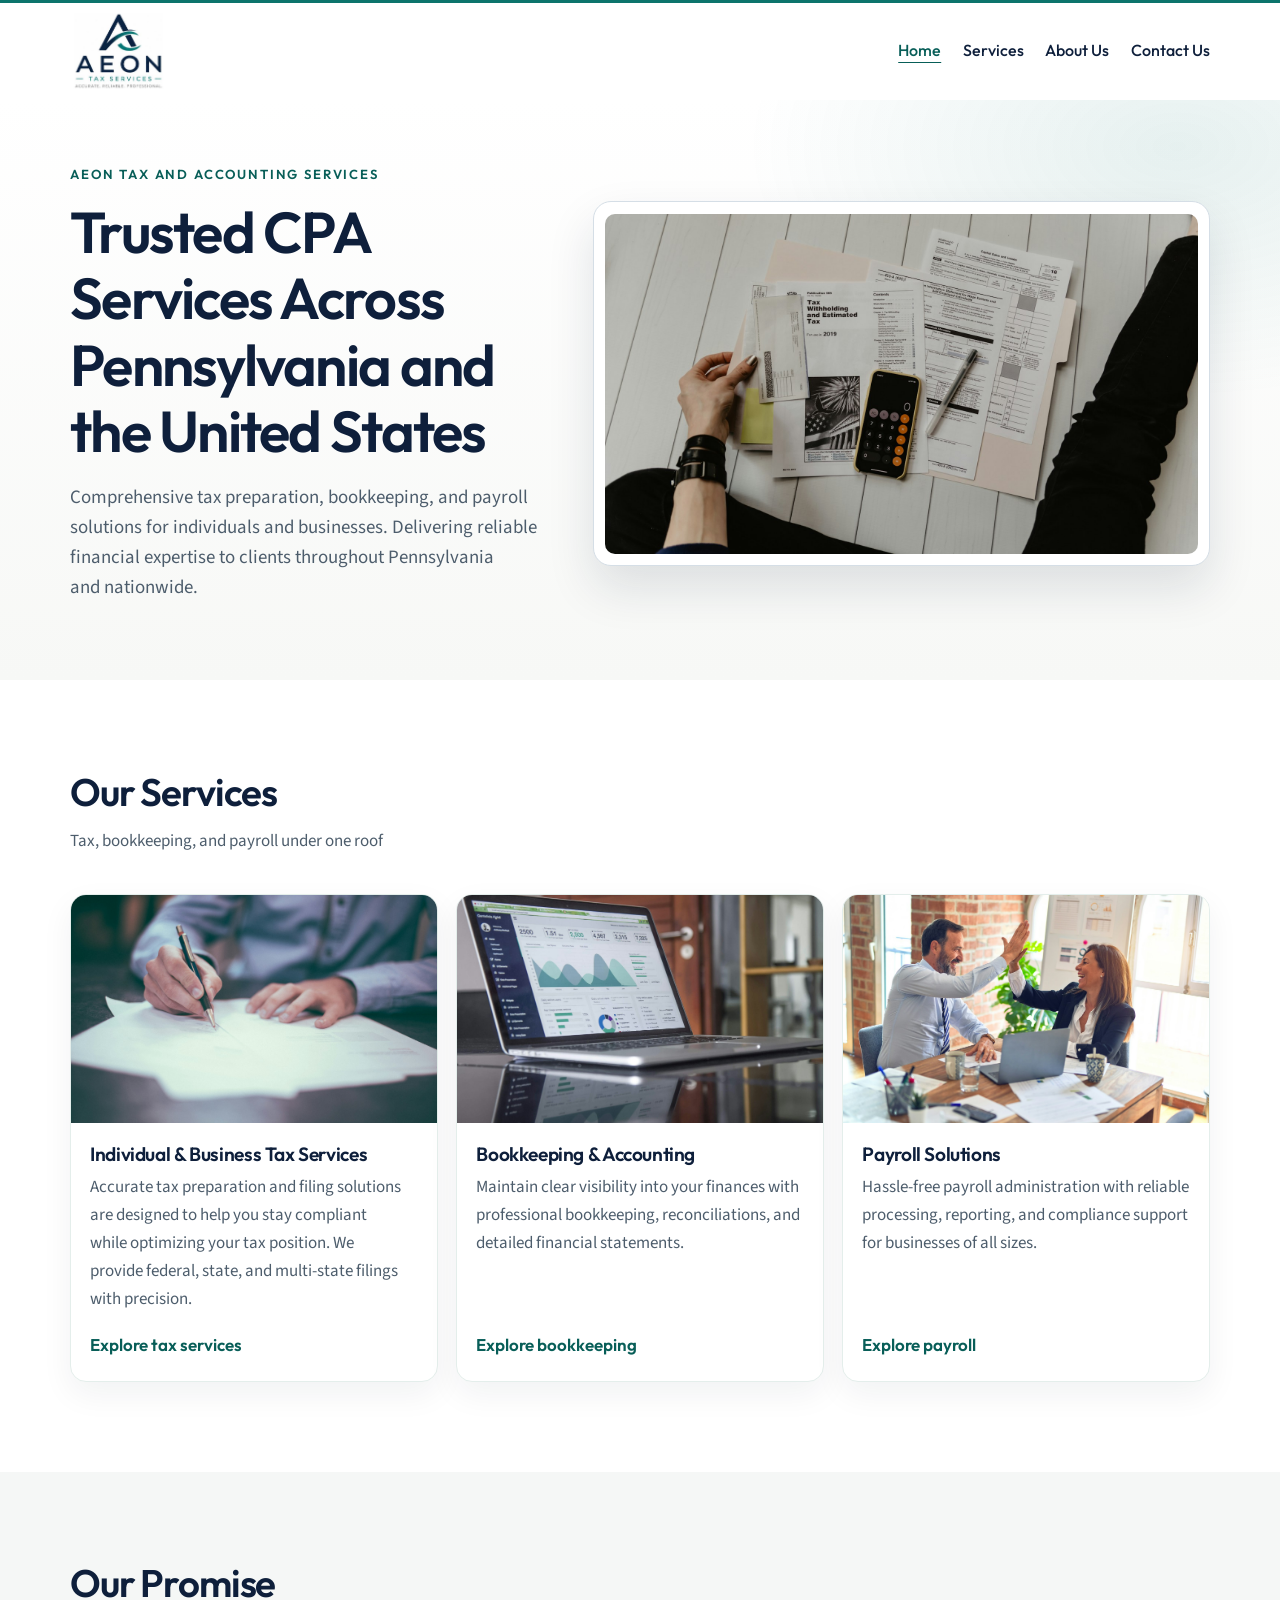
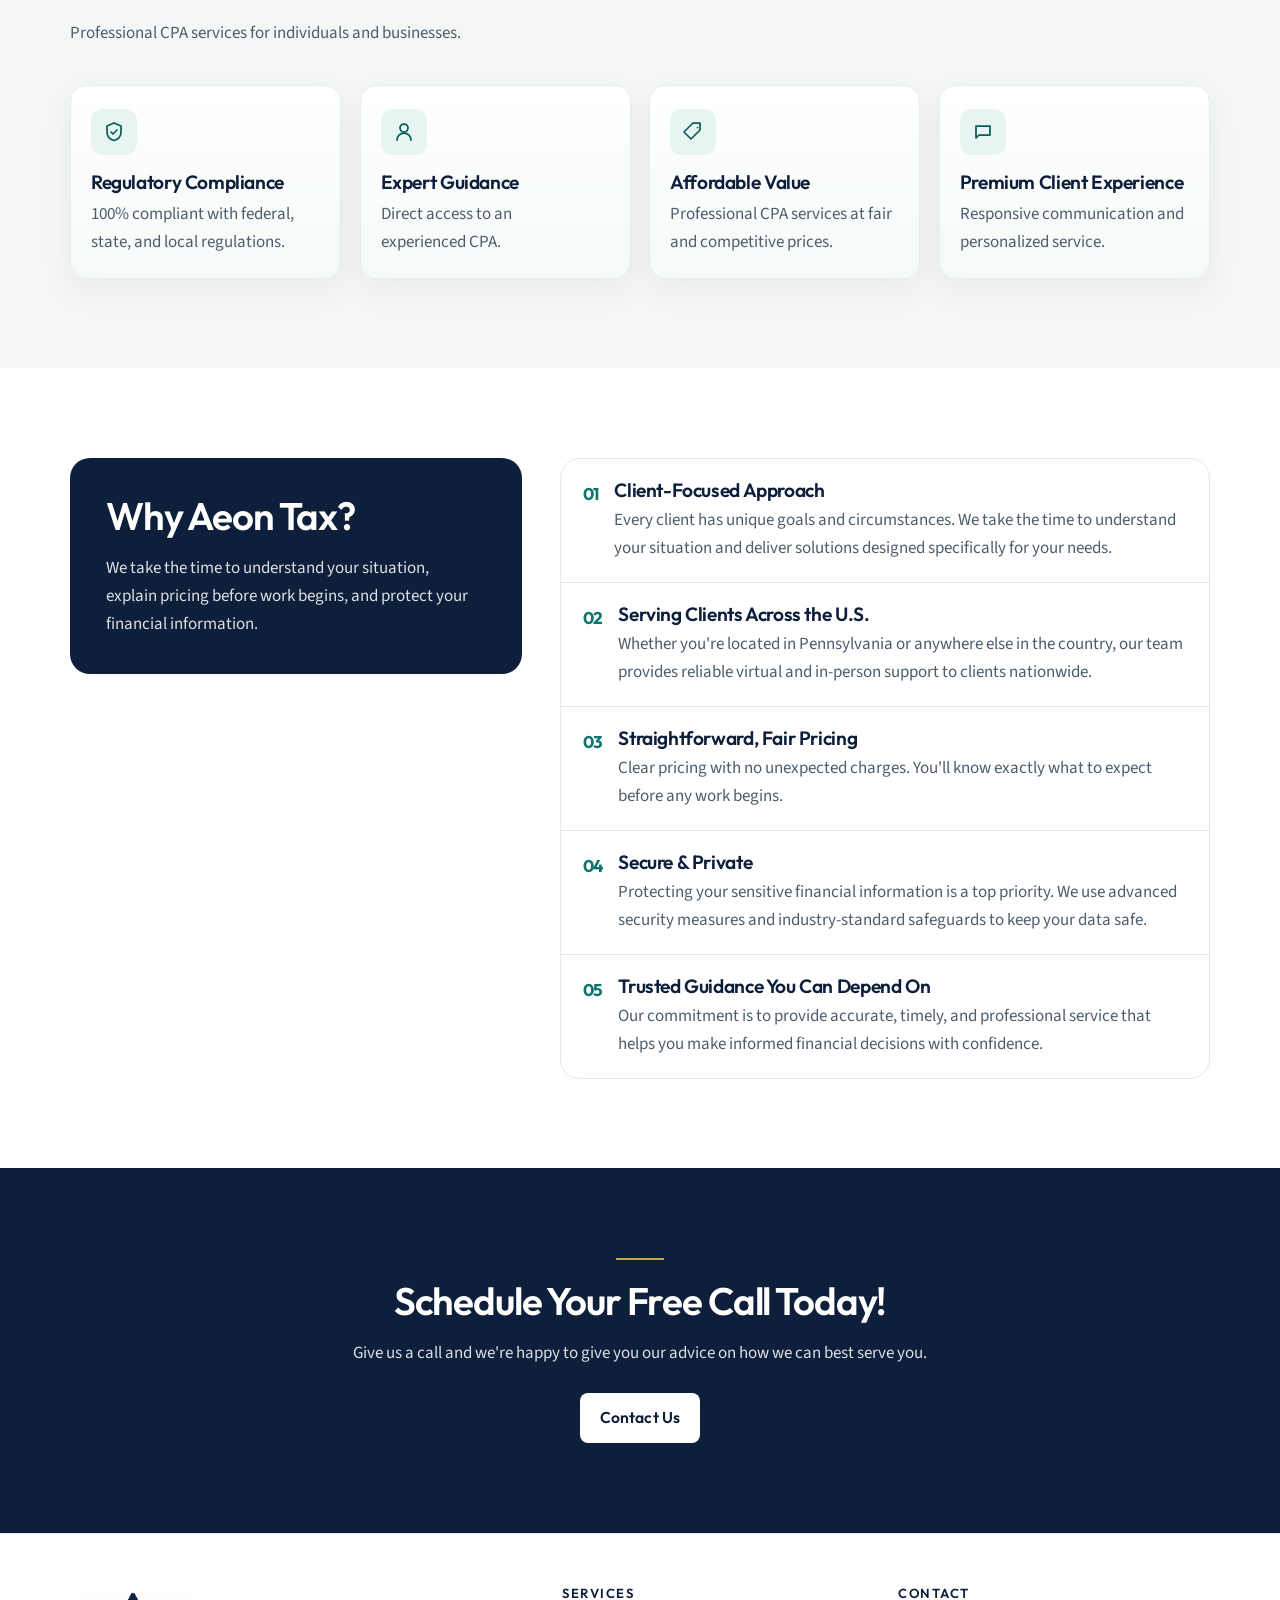
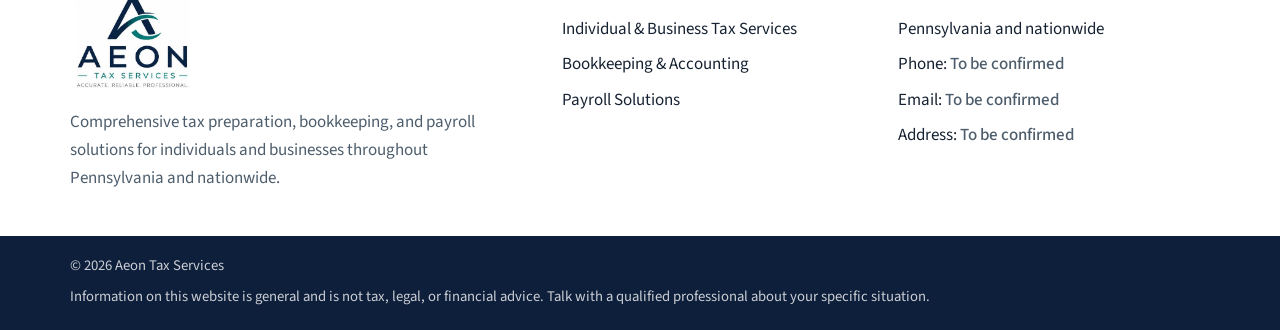
==== commit 1987abd7: "Remove "Get in Touch" buttons from multiple pages, streamline footer content by eliminating the "Exp" ====
--- a/index.html
+++ b/index.html
@@ -37,7 +37,6 @@
     <div class="container header-bar">
       <a class="brand" href="index.html">
         <img src="assets/logo-primary.png" alt="Aeon Tax Services" width="407" height="352">
-        
       </a>
       <button class="nav-toggle" type="button" aria-expanded="false" aria-controls="site-nav">
         <span class="sr-only">Open menu</span>
@@ -50,7 +49,6 @@
           <li><a href="about.html" data-nav="about">About Us</a></li>
           <li><a href="contact.html" data-nav="contact">Contact Us</a></li>
         </ul>
-        <a class="btn btn-primary" href="contact.html">Get in Touch</a>
       </nav>
     </div>
   </header>
@@ -59,24 +57,50 @@
     <section class="hero">
       <div class="container hero-grid">
         <div>
-          <p class="eyebrow">Aeon Tax Services</p>
+          <p class="eyebrow">Aeon Tax and Accounting Services</p>
           <h1>Trusted CPA Services Across Pennsylvania and the United States</h1>
           <p class="lead">Comprehensive tax preparation, bookkeeping, and payroll solutions for individuals and businesses. Delivering reliable financial expertise to clients throughout Pennsylvania and nationwide.</p>
-          <div class="hero-actions">
-            <a class="btn btn-primary" href="contact.html">Contact Us</a>
-            <a class="btn btn-secondary" href="services.html">View Services</a>
-          </div>
-          <ul class="hero-principles" aria-label="Aeon Tax Services principles">
-            <li>Accurate</li>
-            <li>Reliable</li>
-            <li>Professional</li>
-          </ul>
         </div>
         <figure class="hero-form">
-          <button type="button" class="hero-form-open" data-form-open aria-haspopup="dialog" aria-controls="form-modal" aria-label="Open Form 1040, U.S. Individual Income Tax Return">
-            <img src="assets/form-1040.png" width="1347" height="648" alt="">
+          <button type="button" class="hero-form-open" data-form-open aria-haspopup="dialog" aria-controls="form-modal" aria-label="Open larger view of tax preparation workspace">
+            <img src="assets/hero-tax-desk.jpg" width="1600" height="918" alt="Tax forms and a calculator arranged for tax preparation">
           </button>
         </figure>
+      </div>
+    </section>
+
+    <section class="section" aria-labelledby="services-heading">
+      <div class="container">
+        <div class="section-heading">
+          <h2 id="services-heading">Our Services</h2>
+          <p>Tax, bookkeeping, and payroll under one roof</p>
+        </div>
+        <div class="services-grid">
+          <article class="service-card service-card-media">
+            <img class="service-card-image" src="assets/services/tax.jpg" width="1800" height="1201" alt="Person reviewing and signing financial documents">
+            <div class="service-card-body">
+              <h3>Individual &amp; Business Tax Services</h3>
+              <p>Accurate tax preparation and filing solutions are designed to help you stay compliant while optimizing your tax position. We provide federal, state, and multi-state filings with precision.</p>
+              <a class="text-link" href="services.html#tax">Explore tax services</a>
+            </div>
+          </article>
+          <article class="service-card service-card-media">
+            <img class="service-card-image" src="assets/services/bookkeeping.jpg" width="1800" height="1282" alt="Laptop displaying financial charts and account figures">
+            <div class="service-card-body">
+              <h3>Bookkeeping &amp; Accounting</h3>
+              <p>Maintain clear visibility into your finances with professional bookkeeping, reconciliations, and detailed financial statements.</p>
+              <a class="text-link" href="services.html#bookkeeping">Explore bookkeeping</a>
+            </div>
+          </article>
+          <article class="service-card service-card-media">
+            <img class="service-card-image" src="assets/services/payroll.jpg" width="1800" height="1200" alt="Business owners reviewing paperwork during a meeting">
+            <div class="service-card-body">
+              <h3>Payroll Solutions</h3>
+              <p>Hassle-free payroll administration with reliable processing, reporting, and compliance support for businesses of all sizes.</p>
+              <a class="text-link" href="services.html#payroll">Explore payroll</a>
+            </div>
+          </article>
+        </div>
       </div>
     </section>
 
@@ -119,47 +143,11 @@
       </div>
     </section>
 
-    <section class="section" aria-labelledby="services-heading">
-      <div class="container">
-        <div class="section-heading section-heading-split">
-          <h2 id="services-heading">Our Services</h2>
-          <p>Comprehensive tax preparation, bookkeeping, and payroll solutions for individuals and businesses.</p>
-        </div>
-        <div class="services-grid">
-          <article class="service-card">
-            <span class="icon-badge">
-              <svg viewBox="0 0 24 24" aria-hidden="true"><path d="M7 3h7l5 5v13H7z"/><path d="M14 3v5h5M9 13h6M9 17h6"/></svg>
-            </span>
-            <h3>Individual &amp; Business Tax Services</h3>
-            <p>Accurate tax preparation and filing solutions are designed to help you stay compliant while optimizing your tax position. We provide federal, state, and multi-state filings with precision.</p>
-            <a class="text-link" href="services.html#tax">Learn more</a>
-          </article>
-          <article class="service-card">
-            <span class="icon-badge">
-              <svg viewBox="0 0 24 24" aria-hidden="true"><path d="M6 3h12v18H6z"/><path d="M9 8h6M9 12h6M9 16h4"/></svg>
-            </span>
-            <h3>Bookkeeping &amp; Accounting</h3>
-            <p>Maintain clear visibility into your finances with professional bookkeeping, reconciliations, and detailed financial statements.</p>
-            <a class="text-link" href="services.html#bookkeeping">Learn more</a>
-          </article>
-          <article class="service-card">
-            <span class="icon-badge">
-              <svg viewBox="0 0 24 24" aria-hidden="true"><rect x="3" y="6" width="18" height="12" rx="2"/><path d="M3 10h18"/></svg>
-            </span>
-            <h3>Payroll Solutions</h3>
-            <p>Hassle-free payroll administration with reliable processing, reporting, and compliance support for businesses of all sizes.</p>
-            <a class="text-link" href="services.html#payroll">Learn more</a>
-          </article>
-        </div>
-      </div>
-    </section>
-
-    <section class="section section-paper" aria-labelledby="why-heading">
+    <section class="section" aria-labelledby="why-heading">
       <div class="container why-layout">
         <div class="why-intro">
           <h2 id="why-heading">Why Aeon Tax?</h2>
           <p>We take the time to understand your situation, explain pricing before work begins, and protect your financial information.</p>
-          <a class="btn btn-light" href="contact.html">Contact Us</a>
         </div>
         <div class="reason-panel">
           <ol class="reason-list">
@@ -201,8 +189,8 @@
     <section class="section cta-band" aria-labelledby="cta-heading">
       <div class="container">
         <hr class="cta-rule">
-        <h2 id="cta-heading">Ready to talk with Aeon Tax Services?</h2>
-        <p>Accurate, timely, and professional service for individuals and businesses throughout Pennsylvania and nationwide.</p>
+        <h2 id="cta-heading">Schedule Your Free Call Today!</h2>
+        <p>Give us a call and we're happy to give you our advice on how we can best serve you.</p>
         <a class="btn btn-light" href="contact.html">Contact Us</a>
       </div>
     </section>
@@ -215,15 +203,6 @@
           <img src="assets/logo-primary.png" alt="Aeon Tax Services" width="407" height="352">
         </a>
         <p>Comprehensive tax preparation, bookkeeping, and payroll solutions for individuals and businesses throughout Pennsylvania and nationwide.</p>
-      </div>
-      <div>
-        <h2 class="footer-title">Explore</h2>
-        <ul>
-          <li><a href="index.html">Home</a></li>
-          <li><a href="about.html">About Us</a></li>
-          <li><a href="services.html">Services</a></li>
-          <li><a href="contact.html">Contact Us</a></li>
-        </ul>
       </div>
       <div>
         <h2 class="footer-title">Services</h2>
@@ -252,11 +231,11 @@
   </footer>
   <dialog class="form-modal" id="form-modal" aria-labelledby="form-modal-title">
     <div class="form-modal-bar">
-      <h2 id="form-modal-title">Form 1040, U.S. Individual Income Tax Return</h2>
+      <h2 id="form-modal-title">Tax preparation workspace</h2>
       <button type="button" class="form-modal-close" data-form-close>Close</button>
     </div>
     <div class="form-modal-body">
-      <img src="assets/form-1040.png" width="1347" height="648" alt="Form 1040, U.S. Individual Income Tax Return, enlarged">
+      <img src="assets/hero-tax-desk.jpg" width="1600" height="918" alt="Enlarged view of tax forms and a calculator arranged for tax preparation">
     </div>
   </dialog>
   <script src="js/main.js" defer></script>
--- a/css/styles.css
+++ b/css/styles.css
@@ -621,6 +621,25 @@
   flex-direction: column;
 }
 
+.service-card-media {
+  padding: 0;
+  overflow: hidden;
+}
+
+.service-card-image {
+  width: 100%;
+  aspect-ratio: 16 / 10;
+  object-fit: cover;
+  background: var(--paper);
+}
+
+.service-card-body {
+  display: flex;
+  flex: 1;
+  flex-direction: column;
+  padding: 1.25rem 1.2rem 1.35rem;
+}
+
 .promise-card h3,
 .service-card h3,
 .audience-card h3 {
@@ -1023,7 +1042,7 @@
 
 .footer-grid {
   display: grid;
-  grid-template-columns: 1.35fr 0.7fr 1fr 1fr;
+  grid-template-columns: 1.5fr 1fr 1fr;
   gap: 2rem 1.5rem;
   padding-block: 3.25rem 2.75rem;
 }
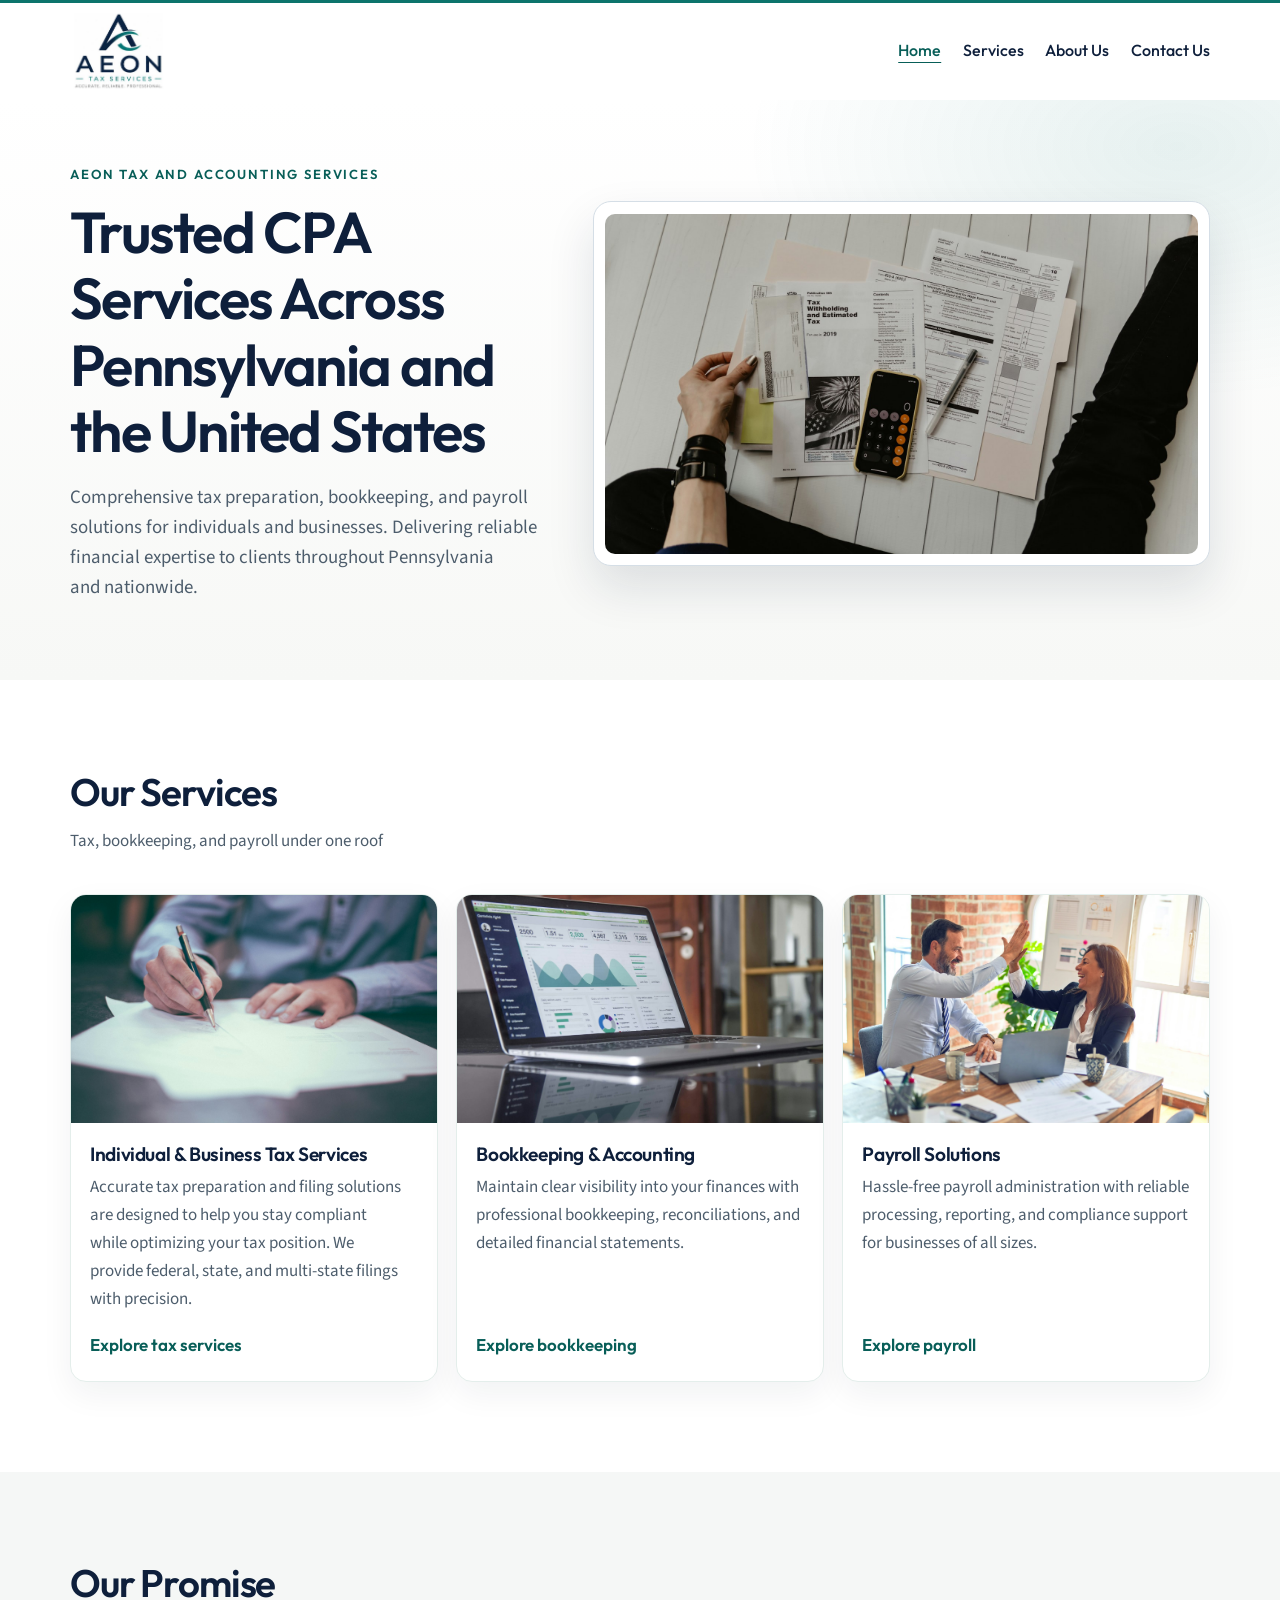
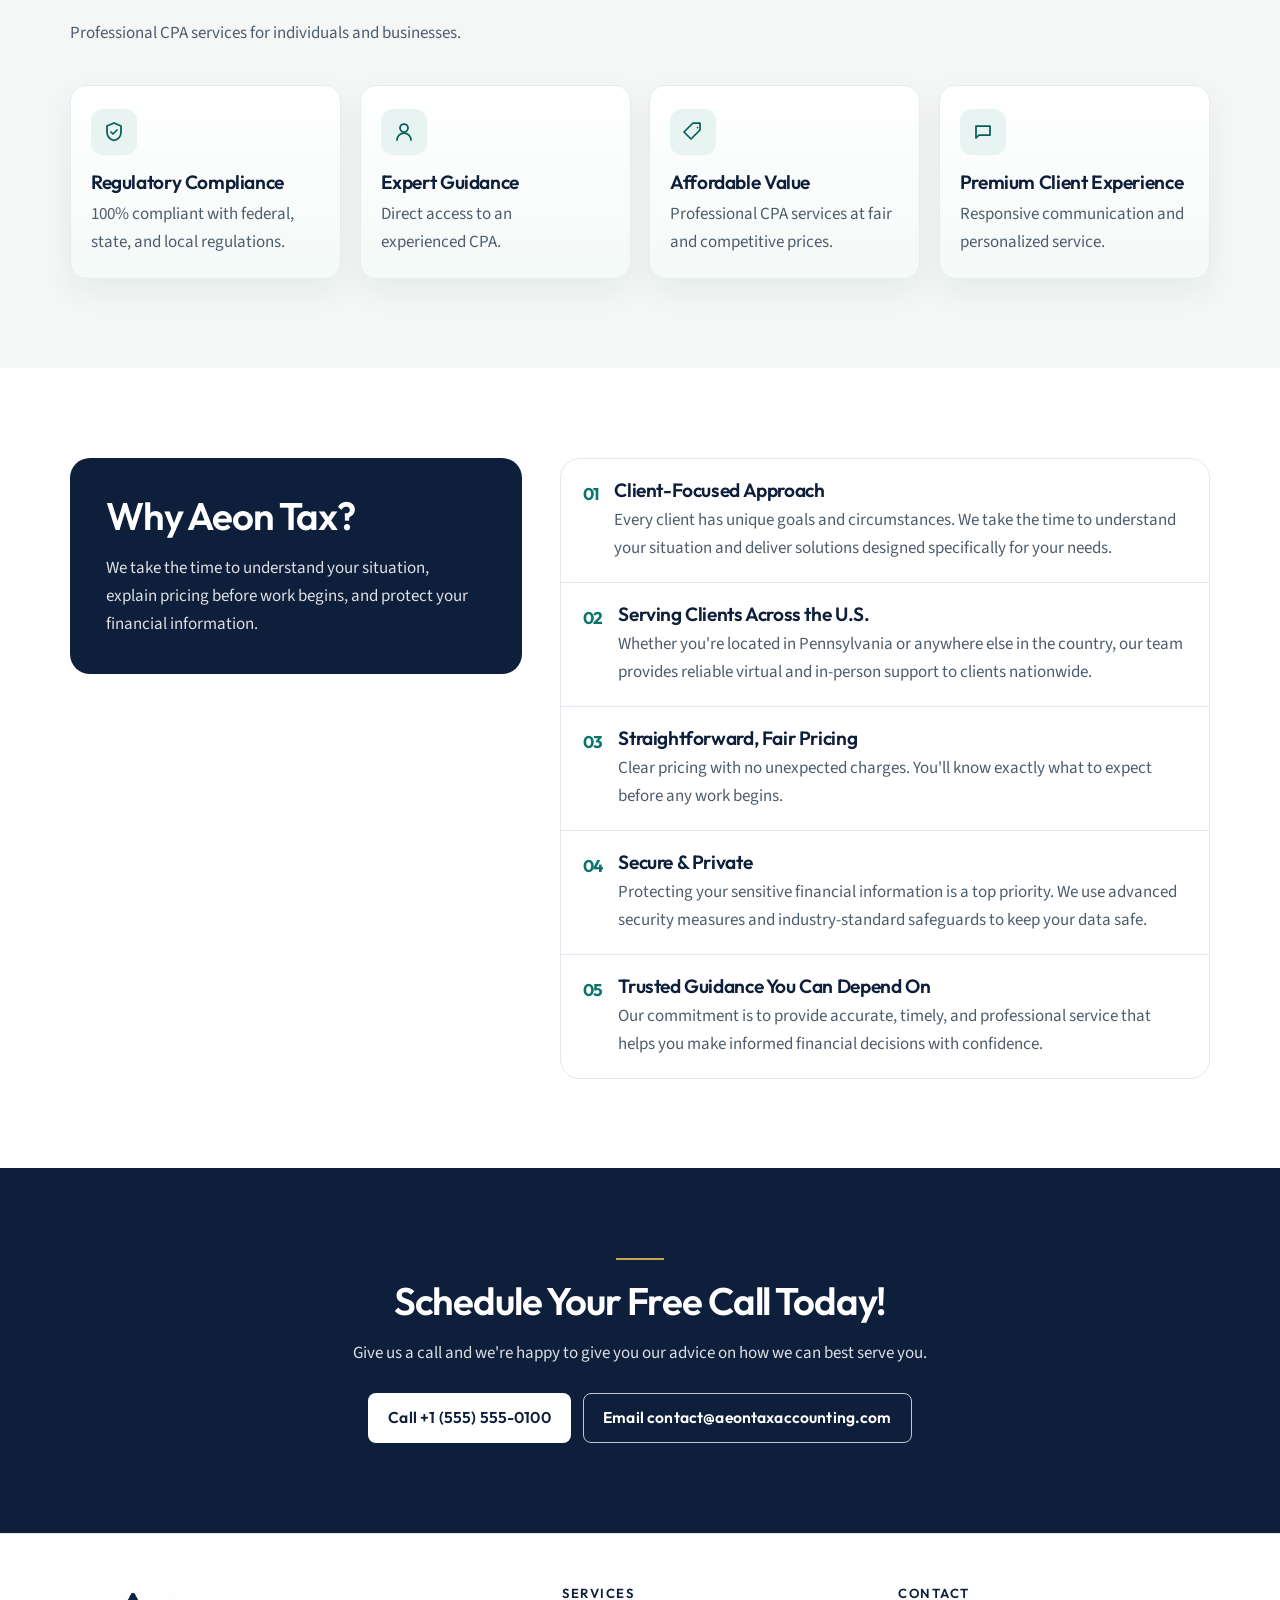
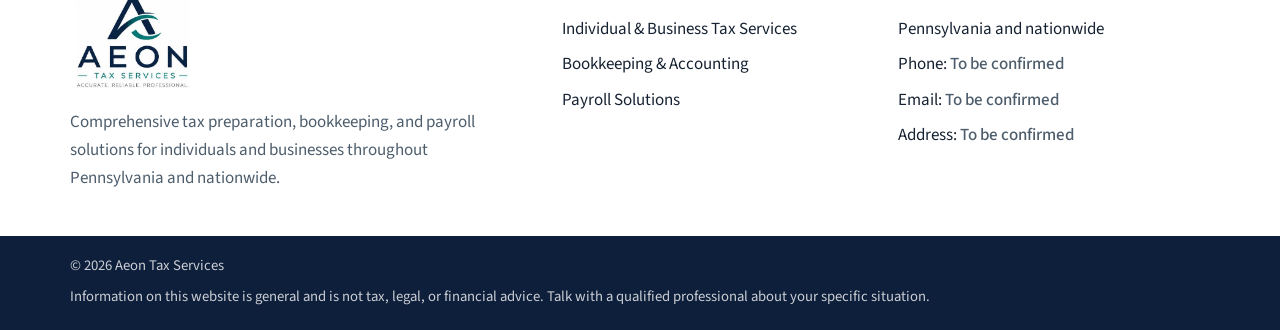
==== commit 189d5d0a: "Update contact options in index.html to include direct call and email links, and enhance styling for" ====
--- a/index.html
+++ b/index.html
@@ -191,7 +191,10 @@
         <hr class="cta-rule">
         <h2 id="cta-heading">Schedule Your Free Call Today!</h2>
         <p>Give us a call and we're happy to give you our advice on how we can best serve you.</p>
-        <a class="btn btn-light" href="contact.html">Contact Us</a>
+        <div class="cta-actions">
+          <a class="btn btn-light" href="tel:+15555550100">Call +1 (555) 555-0100</a>
+          <a class="btn btn-outline-light" href="mailto:contact@aeontaxaccounting.com">Email contact@aeontaxaccounting.com</a>
+        </div>
       </div>
     </section>
   </main>
--- a/css/styles.css
+++ b/css/styles.css
@@ -740,7 +740,7 @@
 }
 
 .cta-band .container {
-  max-width: 760px;
+  max-width: 840px;
 }
 
 .cta-rule {
@@ -760,8 +760,28 @@
   max-width: 38rem;
 }
 
-.cta-band .btn {
+.btn-outline-light {
+  border-color: rgba(255, 255, 255, 0.75);
+  background: transparent;
+  color: var(--white);
+}
+
+.btn-outline-light:hover {
+  border-color: var(--white);
+  background: rgba(255, 255, 255, 0.1);
+  color: var(--white);
+}
+
+.cta-actions {
+  display: flex;
+  flex-wrap: wrap;
+  justify-content: center;
+  gap: 0.75rem;
   margin-top: 1.6rem;
+}
+
+.cta-band .cta-actions .btn {
+  margin-top: 0;
 }
 
 .page-hero {
@@ -1216,6 +1236,7 @@
 
   .hero-actions .btn,
   .cta-band .btn,
+  .cta-actions .btn,
   .why-intro .btn {
     width: 100%;
   }
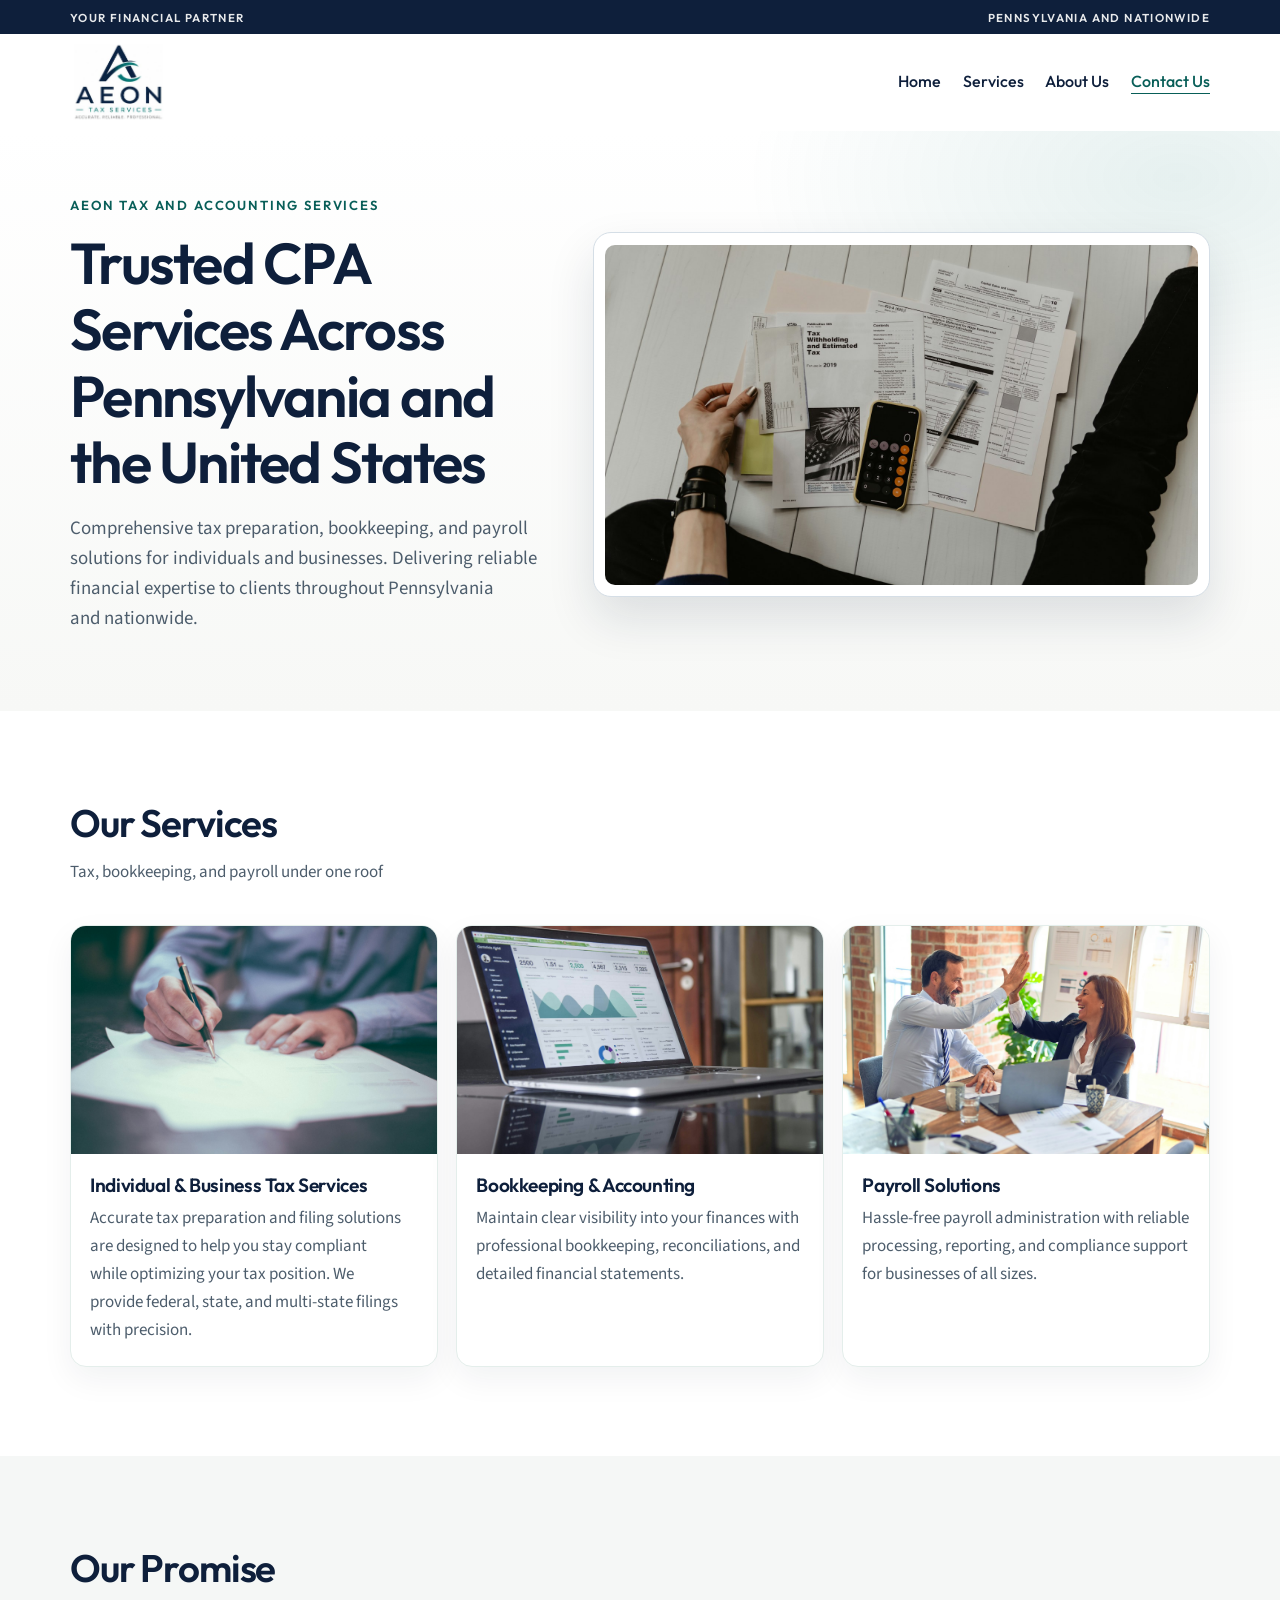
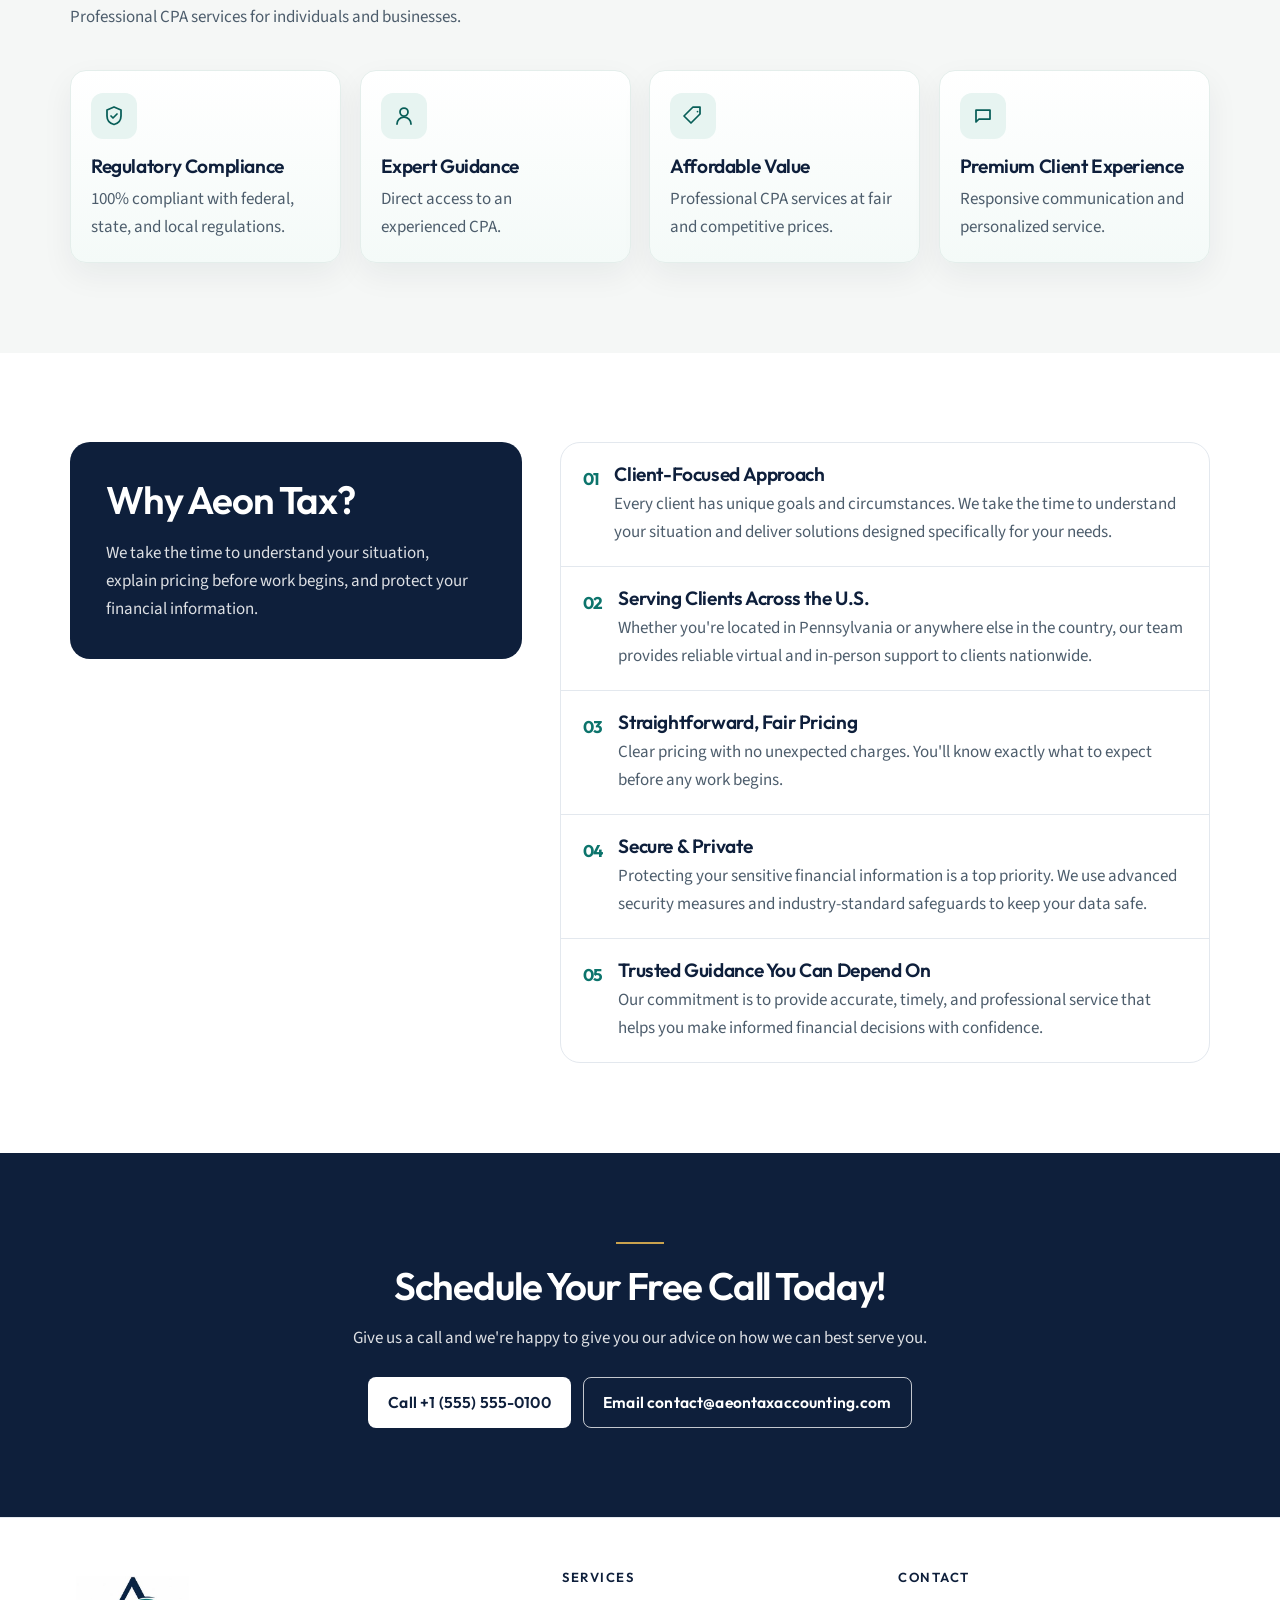
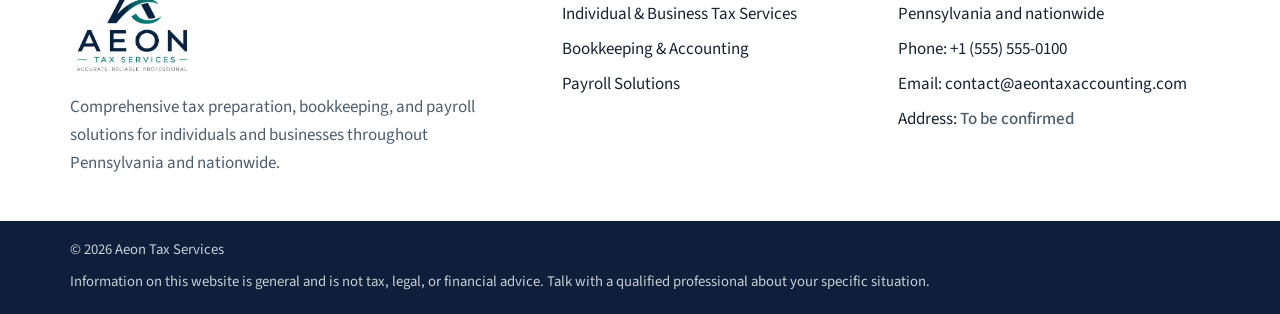
==== commit 2948bb4d: "Remove about, contact, and services pages along with associated assets. Update index.html to include" ====
--- a/index.html
+++ b/index.html
@@ -34,8 +34,14 @@
 <body data-page="home">
   <a class="skip-link" href="#main">Skip to content</a>
   <header class="site-header">
+    <div class="utility-bar">
+      <div class="container utility-bar-inner">
+        <span>Your Financial Partner</span>
+        <span>Pennsylvania and nationwide</span>
+      </div>
+    </div>
     <div class="container header-bar">
-      <a class="brand" href="index.html">
+      <a class="brand" href="index.html#top">
         <img src="assets/logo-primary.png" alt="Aeon Tax Services" width="407" height="352">
       </a>
       <button class="nav-toggle" type="button" aria-expanded="false" aria-controls="site-nav">
@@ -44,17 +50,17 @@
       </button>
       <nav class="site-nav" id="site-nav" aria-label="Primary">
         <ul>
-          <li><a href="index.html" data-nav="home">Home</a></li>
-          <li><a href="services.html" data-nav="services">Services</a></li>
-          <li><a href="about.html" data-nav="about">About Us</a></li>
-          <li><a href="contact.html" data-nav="contact">Contact Us</a></li>
+          <li><a href="index.html#top" data-nav="home">Home</a></li>
+          <li><a href="index.html#services" data-nav="services">Services</a></li>
+          <li><a href="index.html#about" data-nav="about">About Us</a></li>
+          <li><a href="index.html#contact" data-nav="contact">Contact Us</a></li>
         </ul>
       </nav>
     </div>
   </header>
 
   <main id="main">
-    <section class="hero">
+    <section class="hero" id="top">
       <div class="container hero-grid">
         <div>
           <p class="eyebrow">Aeon Tax and Accounting Services</p>
@@ -69,7 +75,7 @@
       </div>
     </section>
 
-    <section class="section" aria-labelledby="services-heading">
+    <section class="section" id="services" aria-labelledby="services-heading">
       <div class="container">
         <div class="section-heading">
           <h2 id="services-heading">Our Services</h2>
@@ -81,7 +87,6 @@
             <div class="service-card-body">
               <h3>Individual &amp; Business Tax Services</h3>
               <p>Accurate tax preparation and filing solutions are designed to help you stay compliant while optimizing your tax position. We provide federal, state, and multi-state filings with precision.</p>
-              <a class="text-link" href="services.html#tax">Explore tax services</a>
             </div>
           </article>
           <article class="service-card service-card-media">
@@ -89,7 +94,6 @@
             <div class="service-card-body">
               <h3>Bookkeeping &amp; Accounting</h3>
               <p>Maintain clear visibility into your finances with professional bookkeeping, reconciliations, and detailed financial statements.</p>
-              <a class="text-link" href="services.html#bookkeeping">Explore bookkeeping</a>
             </div>
           </article>
           <article class="service-card service-card-media">
@@ -97,7 +101,6 @@
             <div class="service-card-body">
               <h3>Payroll Solutions</h3>
               <p>Hassle-free payroll administration with reliable processing, reporting, and compliance support for businesses of all sizes.</p>
-              <a class="text-link" href="services.html#payroll">Explore payroll</a>
             </div>
           </article>
         </div>
@@ -143,7 +146,7 @@
       </div>
     </section>
 
-    <section class="section" aria-labelledby="why-heading">
+    <section class="section" id="about" aria-labelledby="why-heading">
       <div class="container why-layout">
         <div class="why-intro">
           <h2 id="why-heading">Why Aeon Tax?</h2>
@@ -186,7 +189,7 @@
       </div>
     </section>
 
-    <section class="section cta-band" aria-labelledby="cta-heading">
+    <section class="section cta-band" id="contact" aria-labelledby="cta-heading">
       <div class="container">
         <hr class="cta-rule">
         <h2 id="cta-heading">Schedule Your Free Call Today!</h2>
@@ -202,7 +205,7 @@
   <footer class="site-footer">
     <div class="container footer-grid">
       <div class="footer-brand">
-        <a href="index.html">
+        <a href="index.html#top">
           <img src="assets/logo-primary.png" alt="Aeon Tax Services" width="407" height="352">
         </a>
         <p>Comprehensive tax preparation, bookkeeping, and payroll solutions for individuals and businesses throughout Pennsylvania and nationwide.</p>
@@ -210,17 +213,17 @@
       <div>
         <h2 class="footer-title">Services</h2>
         <ul>
-          <li><a href="services.html#tax">Individual &amp; Business Tax Services</a></li>
-          <li><a href="services.html#bookkeeping">Bookkeeping &amp; Accounting</a></li>
-          <li><a href="services.html#payroll">Payroll Solutions</a></li>
+          <li><a href="index.html#services">Individual &amp; Business Tax Services</a></li>
+          <li><a href="index.html#services">Bookkeeping &amp; Accounting</a></li>
+          <li><a href="index.html#services">Payroll Solutions</a></li>
         </ul>
       </div>
       <div>
         <h2 class="footer-title">Contact</h2>
         <ul>
           <li>Pennsylvania and nationwide</li>
-          <li>Phone: <span class="is-pending">To be confirmed</span></li>
-          <li>Email: <span class="is-pending">To be confirmed</span></li>
+          <li>Phone: <a href="tel:+15555550100">+1 (555) 555-0100</a></li>
+          <li>Email: <a href="mailto:contact@aeontaxaccounting.com">contact@aeontaxaccounting.com</a></li>
           <li>Address: <span class="is-pending">To be confirmed</span></li>
         </ul>
       </div>
--- a/css/styles.css
+++ b/css/styles.css
@@ -17,7 +17,7 @@
   --radius: 16px;
   --radius-sm: 8px;
   --container: 1140px;
-  --header-offset: 7.5rem;
+  --header-offset: 9.25rem;
   --font-display: "Outfit", "Segoe UI", sans-serif;
   --font-body: "Source Sans 3", "Segoe UI", sans-serif;
   --space-section: clamp(4.25rem, 7vw, 6.5rem);
@@ -31,6 +31,7 @@
 
 html {
   scroll-behavior: smooth;
+  scroll-padding-top: var(--header-offset);
 }
 
 body {
@@ -302,16 +303,35 @@
   border-bottom: 1px solid transparent;
 }
 
-.site-header::before {
-  content: "";
-  display: block;
-  height: 3px;
-  background: var(--teal);
+.utility-bar {
+  background: var(--navy);
+  color: rgba(255, 255, 255, 0.9);
+  font-family: var(--font-display);
+  font-size: 0.72rem;
+  font-weight: 600;
+  letter-spacing: 0.12em;
+  text-transform: uppercase;
+}
+
+.utility-bar-inner {
+  display: flex;
+  align-items: center;
+  justify-content: space-between;
+  gap: 1rem;
+  min-height: 34px;
+  padding-block: 0.4rem;
 }
 
 .site-header.is-scrolled {
   border-bottom-color: var(--line);
   box-shadow: 0 8px 24px rgba(14, 31, 59, 0.05);
+}
+
+#top,
+#services,
+#about,
+#contact {
+  scroll-margin-top: var(--header-offset);
 }
 
 .header-bar {
@@ -1247,6 +1267,16 @@
     width: min(var(--container), calc(100% - 2rem));
   }
 
+  .utility-bar {
+    font-size: 0.64rem;
+    letter-spacing: 0.08em;
+  }
+
+  .utility-bar-inner {
+    min-height: 30px;
+    gap: 0.5rem;
+  }
+
   .brand img,
   .site-header.is-scrolled .brand img {
     height: 64px;
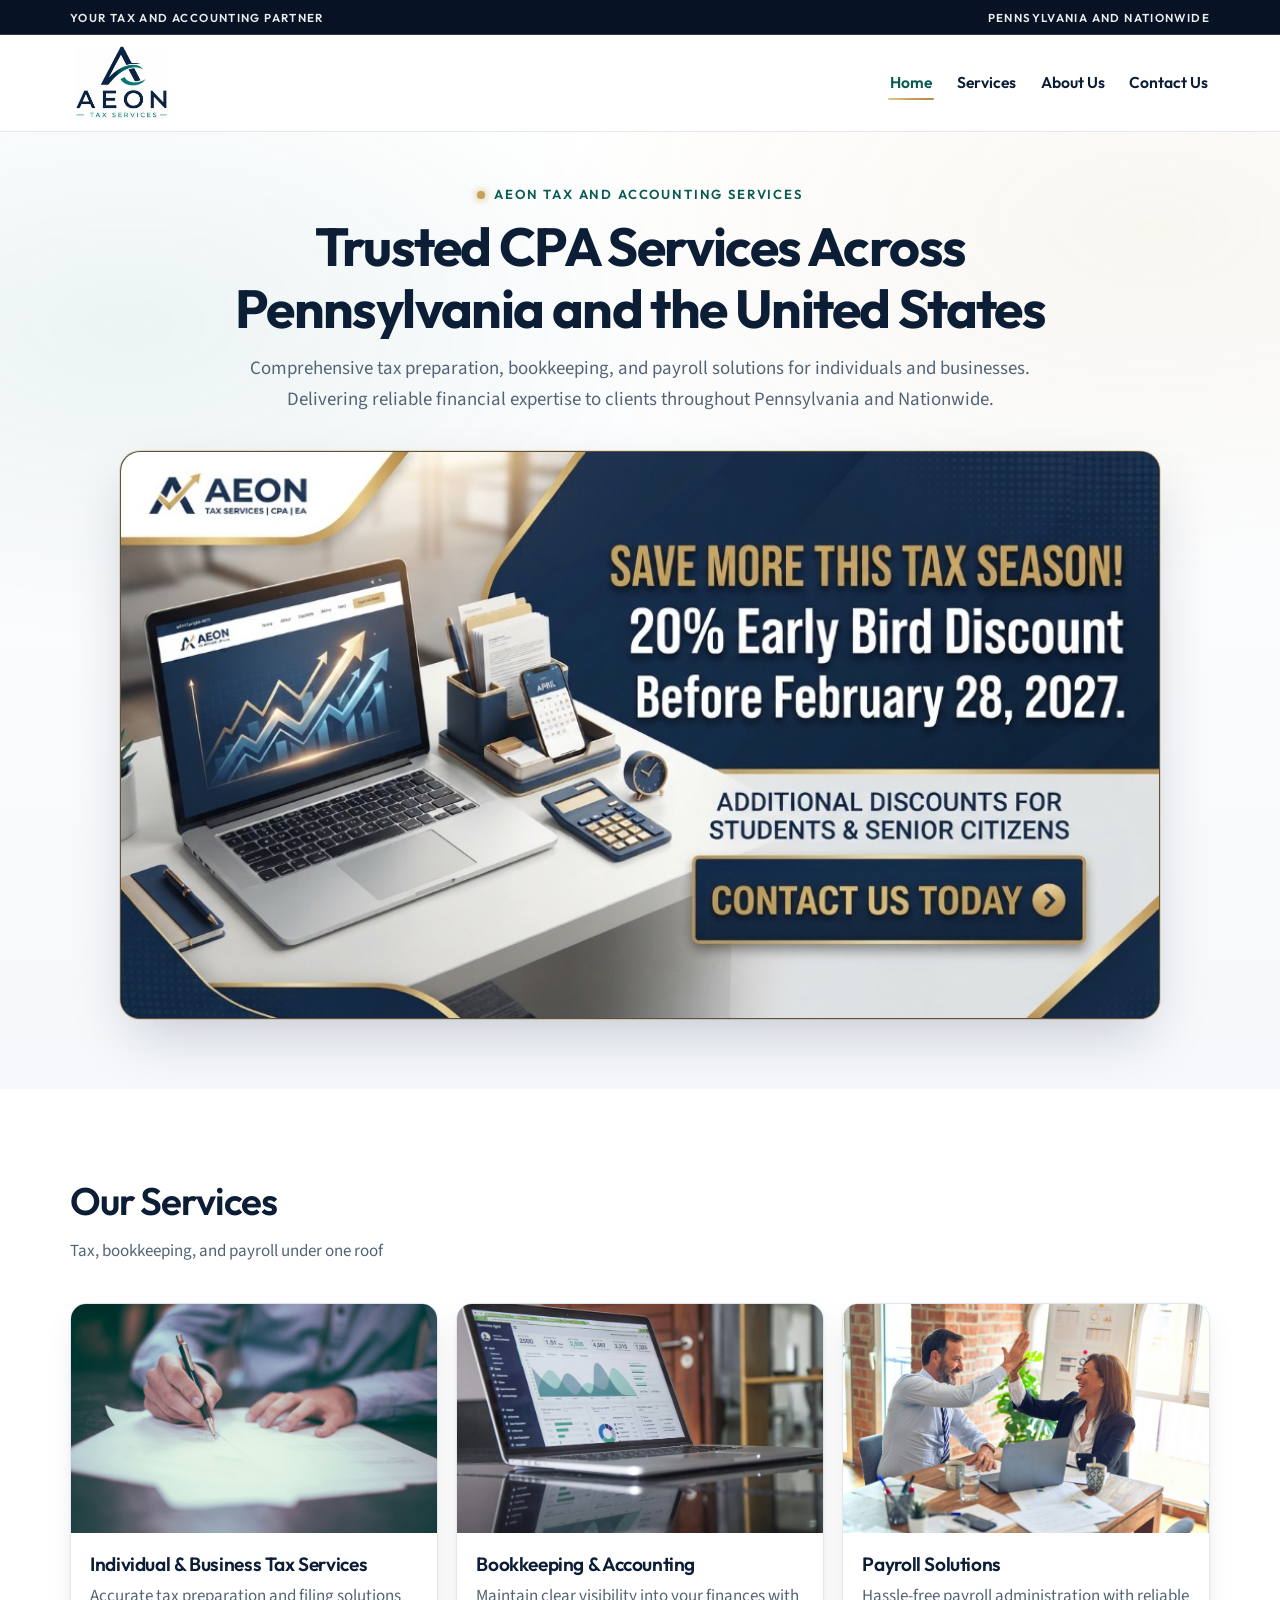
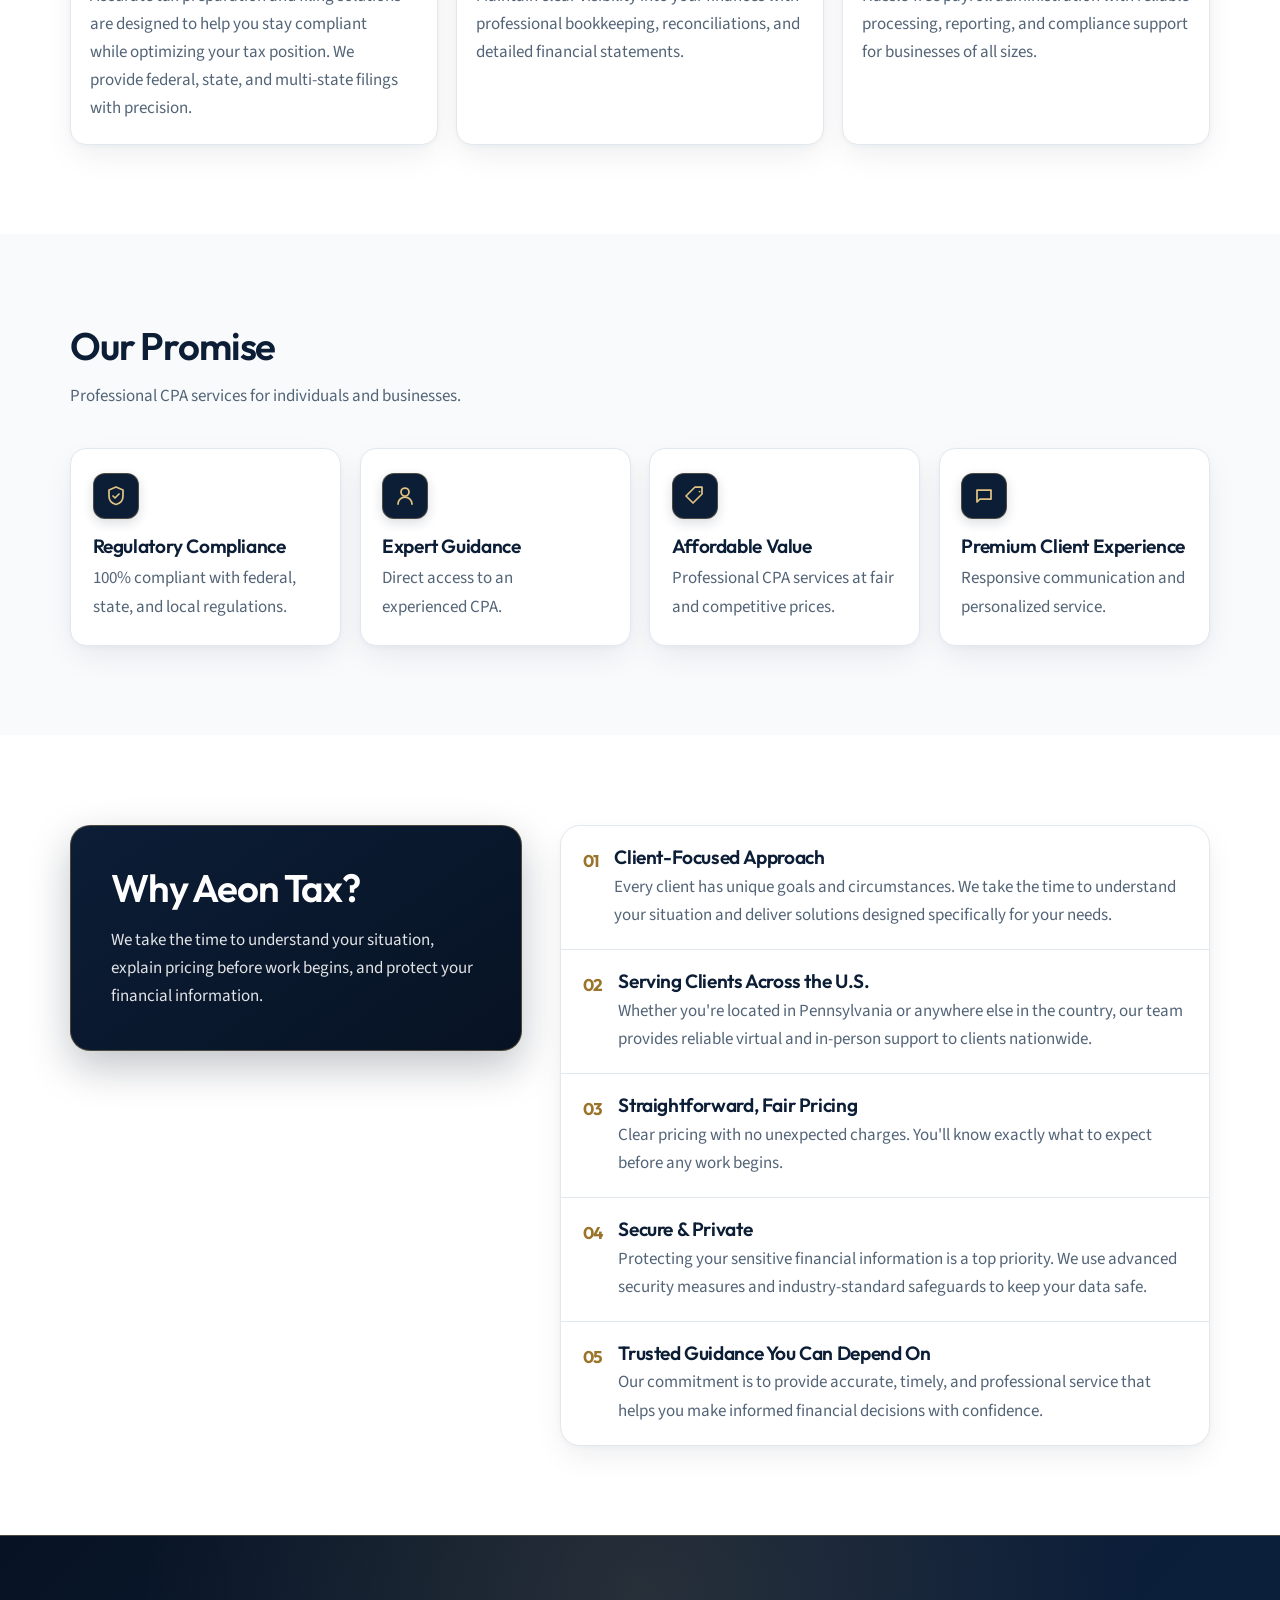
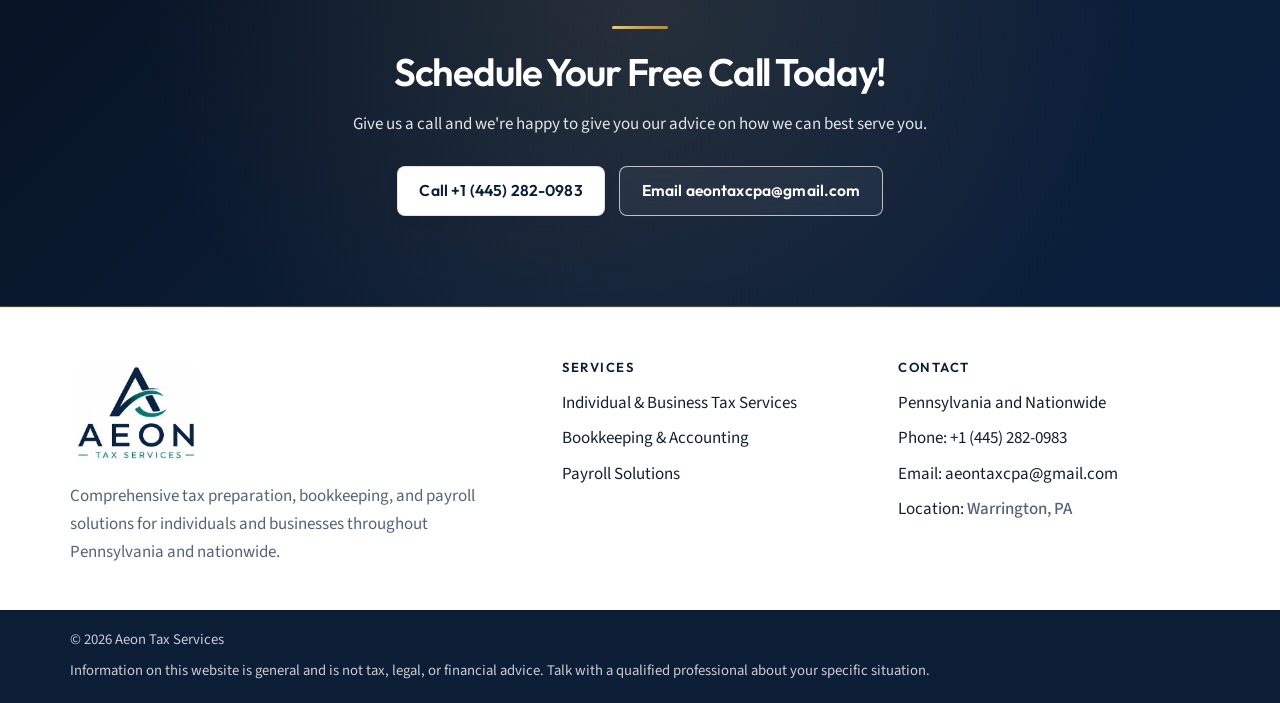
==== commit c926dea2: "feat: create website structure with styles, index, and assets" ====
--- a/index.html
+++ b/index.html
@@ -21,7 +21,6 @@
     "@context": "https://schema.org",
     "@type": "AccountingService",
     "name": "Aeon Tax Services",
-    "slogan": "Accurate. Reliable. Professional.",
     "description": "Comprehensive tax preparation, bookkeeping, and payroll solutions for individuals and businesses throughout Pennsylvania and nationwide.",
     "areaServed": [
       { "@type": "State", "name": "Pennsylvania" },
@@ -36,13 +35,13 @@
   <header class="site-header">
     <div class="utility-bar">
       <div class="container utility-bar-inner">
-        <span>Your Financial Partner</span>
-        <span>Pennsylvania and nationwide</span>
+        <span>Your Tax and Accounting Partner</span>
+        <span>Pennsylvania and Nationwide</span>
       </div>
     </div>
     <div class="container header-bar">
-      <a class="brand" href="index.html#top">
-        <img src="assets/logo-primary.png" alt="Aeon Tax Services" width="407" height="352">
+      <a class="brand" href="index.html" data-nav="home">
+        <img src="assets/logo-primary.png" alt="Aeon Tax Services" width="407" height="332">
       </a>
       <button class="nav-toggle" type="button" aria-expanded="false" aria-controls="site-nav">
         <span class="sr-only">Open menu</span>
@@ -50,7 +49,7 @@
       </button>
       <nav class="site-nav" id="site-nav" aria-label="Primary">
         <ul>
-          <li><a href="index.html#top" data-nav="home">Home</a></li>
+          <li><a href="index.html" data-nav="home">Home</a></li>
           <li><a href="index.html#services" data-nav="services">Services</a></li>
           <li><a href="index.html#about" data-nav="about">About Us</a></li>
           <li><a href="index.html#contact" data-nav="contact">Contact Us</a></li>
@@ -60,18 +59,33 @@
   </header>
 
   <main id="main">
-    <section class="hero" id="top">
-      <div class="container hero-grid">
-        <div>
-          <p class="eyebrow">Aeon Tax and Accounting Services</p>
-          <h1>Trusted CPA Services Across Pennsylvania and the United States</h1>
-          <p class="lead">Comprehensive tax preparation, bookkeeping, and payroll solutions for individuals and businesses. Delivering reliable financial expertise to clients throughout Pennsylvania and nationwide.</p>
-        </div>
-        <figure class="hero-form">
-          <button type="button" class="hero-form-open" data-form-open aria-haspopup="dialog" aria-controls="form-modal" aria-label="Open larger view of tax preparation workspace">
-            <img src="assets/hero-tax-desk.jpg" width="1600" height="918" alt="Tax forms and a calculator arranged for tax preparation">
-          </button>
-        </figure>
+    <section class="hero" id="hero">
+      <div class="container hero-container">
+        <div class="hero-top">
+          <p class="eyebrow"><span class="eyebrow-accent" aria-hidden="true"></span> Aeon Tax and Accounting Services</p>
+          <h1 class="hero-heading">Trusted CPA Services Across Pennsylvania and the United States</h1>
+          <p class="hero-subhead">Comprehensive tax preparation, bookkeeping, and payroll solutions for individuals and businesses. Delivering reliable financial expertise to clients throughout Pennsylvania and Nationwide.</p>
+        </div>
+
+        <div class="hero-banner-container">
+          <div class="hero-banner-frame">
+            <button type="button" class="hero-banner-trigger" data-form-open aria-haspopup="dialog" aria-controls="form-modal" aria-label="Open larger view of tax season promotion banner">
+              <img 
+                src="assets/hero-banner.jpg" 
+                width="1024" 
+                height="558" 
+                alt="Aeon Tax Services - Save More This Tax Season! 20% Early Bird Discount Before February 28, 2027. Additional discounts for students and senior citizens. Contact us today." 
+                class="hero-banner-img"
+                fetchpriority="high"
+                decoding="async"
+              >
+            </button>
+            <a href="index.html#contact" class="hero-banner-cta-link" aria-label="Contact Us Today for 20% Early Bird Tax Season Discount">
+              <span class="sr-only">Contact Us Today</span>
+              <span class="hero-cta-sheen" aria-hidden="true"></span>
+            </a>
+          </div>
+        </div>
       </div>
     </section>
 
@@ -146,10 +160,10 @@
       </div>
     </section>
 
-    <section class="section" id="about" aria-labelledby="why-heading">
+    <section class="section" id="about" aria-labelledby="about-heading">
       <div class="container why-layout">
         <div class="why-intro">
-          <h2 id="why-heading">Why Aeon Tax?</h2>
+          <h2 id="about-heading">Why Aeon Tax?</h2>
           <p>We take the time to understand your situation, explain pricing before work begins, and protect your financial information.</p>
         </div>
         <div class="reason-panel">
@@ -189,14 +203,14 @@
       </div>
     </section>
 
-    <section class="section cta-band" id="contact" aria-labelledby="cta-heading">
+    <section class="section cta-band" id="contact" aria-labelledby="contact-heading">
       <div class="container">
         <hr class="cta-rule">
-        <h2 id="cta-heading">Schedule Your Free Call Today!</h2>
+        <h2 id="contact-heading">Schedule Your Free Call Today!</h2>
         <p>Give us a call and we're happy to give you our advice on how we can best serve you.</p>
         <div class="cta-actions">
-          <a class="btn btn-light" href="tel:+15555550100">Call +1 (555) 555-0100</a>
-          <a class="btn btn-outline-light" href="mailto:contact@aeontaxaccounting.com">Email contact@aeontaxaccounting.com</a>
+          <a class="btn btn-light" href="tel:+14452820983">Call +1 (445) 282-0983</a>
+          <a class="btn btn-outline-light" href="mailto:aeontaxcpa@gmail.com">Email aeontaxcpa@gmail.com</a>
         </div>
       </div>
     </section>
@@ -205,8 +219,8 @@
   <footer class="site-footer">
     <div class="container footer-grid">
       <div class="footer-brand">
-        <a href="index.html#top">
-          <img src="assets/logo-primary.png" alt="Aeon Tax Services" width="407" height="352">
+        <a href="index.html" data-nav="home">
+          <img src="assets/logo-primary.png" alt="Aeon Tax Services" width="407" height="332">
         </a>
         <p>Comprehensive tax preparation, bookkeeping, and payroll solutions for individuals and businesses throughout Pennsylvania and nationwide.</p>
       </div>
@@ -221,10 +235,10 @@
       <div>
         <h2 class="footer-title">Contact</h2>
         <ul>
-          <li>Pennsylvania and nationwide</li>
-          <li>Phone: <a href="tel:+15555550100">+1 (555) 555-0100</a></li>
-          <li>Email: <a href="mailto:contact@aeontaxaccounting.com">contact@aeontaxaccounting.com</a></li>
-          <li>Address: <span class="is-pending">To be confirmed</span></li>
+          <li>Pennsylvania and Nationwide</li>
+          <li>Phone: <a href="tel:+14452820983">+1 (445) 282-0983</a></li>
+          <li>Email: <a href="mailto:aeontaxcpa@gmail.com">aeontaxcpa@gmail.com</a></li>
+          <li>Location: <span class="is-pending">Warrington, PA</span></li>
         </ul>
       </div>
     </div>
@@ -237,11 +251,11 @@
   </footer>
   <dialog class="form-modal" id="form-modal" aria-labelledby="form-modal-title">
     <div class="form-modal-bar">
-      <h2 id="form-modal-title">Tax preparation workspace</h2>
+      <h2 id="form-modal-title">Tax Season Early Bird Promotion</h2>
       <button type="button" class="form-modal-close" data-form-close>Close</button>
     </div>
     <div class="form-modal-body">
-      <img src="assets/hero-tax-desk.jpg" width="1600" height="918" alt="Enlarged view of tax forms and a calculator arranged for tax preparation">
+      <img src="assets/hero-banner.jpg" width="1024" height="558" alt="Enlarged view of Aeon Tax Services Early Bird Promotion Banner">
     </div>
   </dialog>
   <script src="js/main.js" defer></script>
--- a/css/styles.css
+++ b/css/styles.css
@@ -1,23 +1,31 @@
 :root {
-  --navy: #0e1f3b;
-  --navy-deep: #091628;
-  --ink: #162232;
-  --muted: #4d5d6c;
+  --navy: #0c1d36;
+  --navy-deep: #071324;
+  --navy-surface: #102544;
+  --ink: #142030;
+  --muted: #536477;
   --teal: #0c746c;
-  --teal-deep: #085e58;
-  --teal-soft: #e7f4f1;
+  --teal-deep: #085a53;
+  --teal-soft: #eaf5f3;
   --teal-mist: #f4faf8;
-  --gold: #c9a24e;
-  --line: #e3e8ee;
-  --paper: #f5f7f6;
+  --gold: #c5a059;
+  --gold-light: #dfc282;
+  --gold-dark: #99742a;
+  --gold-border: rgba(197, 160, 89, 0.35);
+  --gold-gradient: linear-gradient(135deg, #e5cb8e 0%, #c5a059 50%, #b38c42 100%);
+  --gold-glow: rgba(197, 160, 89, 0.28);
+  --line: #e2e8f0;
+  --paper: #f8fafc;
   --white: #ffffff;
-  --danger: #8e2430;
-  --shadow: 0 12px 32px rgba(14, 31, 59, 0.06);
-  --shadow-hover: 0 18px 40px rgba(14, 31, 59, 0.1);
+  --danger: #991b1b;
+  --shadow-sm: 0 2px 8px rgba(12, 29, 54, 0.05);
+  --shadow: 0 12px 32px -4px rgba(12, 29, 54, 0.08), 0 2px 6px -1px rgba(12, 29, 54, 0.04);
+  --shadow-hover: 0 20px 42px -6px rgba(12, 29, 54, 0.14), 0 0 0 1px rgba(197, 160, 89, 0.25);
+  --shadow-banner: 0 24px 60px -12px rgba(12, 29, 54, 0.22), 0 0 0 1px rgba(197, 160, 89, 0.3);
   --radius: 16px;
   --radius-sm: 8px;
   --container: 1140px;
-  --header-offset: 9.25rem;
+  --header-offset: 8.5rem;
   --font-display: "Outfit", "Segoe UI", sans-serif;
   --font-body: "Source Sans 3", "Segoe UI", sans-serif;
   --space-section: clamp(4.25rem, 7vw, 6.5rem);
@@ -213,7 +221,7 @@
   justify-content: center;
   gap: 0.5rem;
   min-height: 48px;
-  padding: 0.7rem 1.2rem;
+  padding: 0.7rem 1.35rem;
   border-radius: var(--radius-sm);
   border: 1.5px solid transparent;
   background: transparent;
@@ -223,37 +231,64 @@
   font-weight: 600;
   letter-spacing: 0.01em;
   text-decoration: none;
-  transition: background-color 0.2s ease, color 0.2s ease, border-color 0.2s ease;
+  cursor: pointer;
+  transition: all 0.25s cubic-bezier(0.16, 1, 0.3, 1);
+}
+
+.btn-gold {
+  background: var(--gold-gradient);
+  color: #071324;
+  font-weight: 700;
+  border-color: rgba(255, 255, 255, 0.35);
+  box-shadow: 0 4px 16px rgba(197, 160, 89, 0.32);
+}
+
+.btn-gold:hover {
+  background: linear-gradient(135deg, #edd7a6 0%, #d4b16f 50%, #ba9245 100%);
+  color: #071324;
+  transform: translateY(-2px);
+  box-shadow: 0 8px 24px rgba(197, 160, 89, 0.45);
 }
 
 .btn-primary {
-  background: var(--teal);
+  background: var(--navy);
   color: var(--white);
+  border-color: rgba(197, 160, 89, 0.3);
+  box-shadow: 0 4px 14px rgba(12, 29, 54, 0.2);
 }
 
 .btn-primary:hover {
-  background: var(--teal-deep);
-  color: var(--white);
+  background: var(--navy-surface);
+  color: var(--gold-light);
+  border-color: var(--gold);
+  transform: translateY(-2px);
+  box-shadow: 0 8px 20px rgba(12, 29, 54, 0.3);
 }
 
 .btn-secondary {
-  border-color: rgba(14, 31, 59, 0.22);
+  border-color: rgba(12, 29, 54, 0.25);
   background: var(--white);
 }
 
 .btn-secondary:hover {
   border-color: var(--navy);
   color: var(--navy);
+  transform: translateY(-1px);
 }
 
 .btn-light {
   background: var(--white);
   color: var(--navy);
+  border-color: rgba(12, 29, 54, 0.12);
+  box-shadow: 0 4px 12px rgba(12, 29, 54, 0.06);
 }
 
 .btn-light:hover {
-  background: var(--teal-mist);
-  color: var(--navy);
+  background: var(--paper);
+  color: var(--navy);
+  border-color: var(--gold);
+  transform: translateY(-2px);
+  box-shadow: 0 6px 16px rgba(12, 29, 54, 0.12);
 }
 
 .text-link {
@@ -298,19 +333,22 @@
   position: sticky;
   top: 0;
   z-index: 50;
-  background: rgba(255, 255, 255, 0.94);
+  background: rgba(255, 255, 255, 0.96);
   backdrop-filter: blur(16px);
-  border-bottom: 1px solid transparent;
+  -webkit-backdrop-filter: blur(16px);
+  border-bottom: 1px solid var(--line);
+  transition: border-color 0.25s ease, box-shadow 0.25s ease;
 }
 
 .utility-bar {
-  background: var(--navy);
-  color: rgba(255, 255, 255, 0.9);
+  background: var(--navy-deep);
+  color: rgba(255, 255, 255, 0.92);
   font-family: var(--font-display);
   font-size: 0.72rem;
   font-weight: 600;
   letter-spacing: 0.12em;
   text-transform: uppercase;
+  border-bottom: 1px solid rgba(197, 160, 89, 0.25);
 }
 
 .utility-bar-inner {
@@ -322,12 +360,15 @@
   padding-block: 0.4rem;
 }
 
+.utility-bar-inner span {
+  min-width: 0;
+}
+
 .site-header.is-scrolled {
-  border-bottom-color: var(--line);
-  box-shadow: 0 8px 24px rgba(14, 31, 59, 0.05);
-}
-
-#top,
+  border-bottom-color: rgba(197, 160, 89, 0.35);
+  box-shadow: 0 8px 28px rgba(12, 29, 54, 0.08);
+}
+
 #services,
 #about,
 #contact {
@@ -431,111 +472,164 @@
 }
 
 .site-nav a[data-nav] {
+  position: relative;
   color: var(--navy);
   text-decoration: none;
   font-family: var(--font-display);
-  font-weight: 500;
-  font-size: 1rem;
-  padding: 0.4rem 0;
-}
-
-.site-nav a[data-nav]:hover,
+  font-weight: 600;
+  font-size: 0.98rem;
+  padding: 0.4rem 0.1rem;
+  transition: color 0.2s ease;
+}
+
+.site-nav a[data-nav]::after {
+  content: "";
+  position: absolute;
+  bottom: -2px;
+  left: 0;
+  width: 0;
+  height: 2.5px;
+  background: var(--gold-gradient);
+  border-radius: 2px;
+  transition: width 0.25s cubic-bezier(0.16, 1, 0.3, 1);
+}
+
+.site-nav a[data-nav]:hover {
+  color: var(--teal-deep);
+}
+
+.site-nav a[data-nav]:hover::after,
+.site-nav a[aria-current="page"]::after {
+  width: 100%;
+}
+
 .site-nav a[aria-current="page"] {
   color: var(--teal-deep);
-}
-
-.site-nav a[aria-current="page"] {
-  text-decoration: underline;
-  text-underline-offset: 0.35em;
+  text-decoration: none;
 }
 
 .hero {
   position: relative;
-  padding-block: clamp(2.25rem, 5vw, 4.25rem) clamp(3.5rem, 6vw, 5.25rem);
+  padding-top: clamp(2rem, 4vw, 3rem);
+  padding-bottom: clamp(3.25rem, 5.5vw, 4.75rem);
   background:
-    radial-gradient(720px 420px at 92% 8%, rgba(12, 116, 108, 0.1), transparent 60%),
-    linear-gradient(180deg, #ffffff 0%, #f7f8f6 100%);
-}
-
-.hero-grid {
-  display: grid;
-  grid-template-columns: minmax(0, 0.88fr) minmax(340px, 1.12fr);
-  gap: clamp(1.75rem, 3vw, 3.25rem);
+    radial-gradient(900px 500px at 90% 10%, rgba(197, 160, 89, 0.08), transparent 70%),
+    radial-gradient(800px 450px at 10% 20%, rgba(12, 116, 108, 0.07), transparent 70%),
+    linear-gradient(180deg, #ffffff 0%, #f6f8fb 100%);
+  overflow: hidden;
+}
+
+.hero-top {
+  text-align: center;
+  max-width: 900px;
+  margin: 0 auto clamp(1.5rem, 3vw, 2.25rem);
+}
+
+.hero-top .eyebrow {
+  display: inline-flex;
   align-items: center;
-}
-
-.hero h1 {
-  max-width: 20ch;
-}
-
-.hero .lead {
-  margin-top: 1.15rem;
-}
-
-.hero-actions {
-  display: flex;
-  flex-wrap: wrap;
-  gap: 0.75rem;
-  margin-top: 1.75rem;
-}
-
-.hero-principles {
-  display: flex;
-  flex-wrap: wrap;
-  gap: 0.55rem 0.9rem;
-  list-style: none;
-  margin-top: 1.75rem;
-  color: var(--navy);
-  font-family: var(--font-display);
-  font-size: 0.82rem;
-  font-weight: 600;
-  letter-spacing: 0.12em;
-  text-transform: uppercase;
-}
-
-.hero-principles li + li::before {
-  content: "";
+  justify-content: center;
+  margin-bottom: 0.65rem;
+  color: var(--teal-deep);
+}
+
+.eyebrow-accent {
   display: inline-block;
-  width: 6px;
-  height: 6px;
-  margin-right: 0.9rem;
+  width: 8px;
+  height: 8px;
   border-radius: 50%;
-  background: var(--teal);
-  transform: translateY(-1px);
-}
-
-.hero-form {
-  margin: 0;
-  align-self: center;
-  padding: 0.7rem;
-  background: var(--white);
-  border: 1px solid #d5dee6;
-  border-radius: 18px;
-  box-shadow: 0 22px 48px rgba(14, 31, 59, 0.12);
-}
-
-.hero-form-open {
+  background: var(--gold);
+  margin-right: 0.55rem;
+  box-shadow: 0 0 8px var(--gold);
+}
+
+.hero-heading {
+  font-size: clamp(2.1rem, 4.2vw, 3.35rem);
+  font-weight: 700;
+  color: var(--navy);
+  letter-spacing: -0.03em;
+  line-height: 1.15;
+  margin: 0 0 0.85rem;
+}
+
+.hero-subhead {
+  font-size: clamp(1.05rem, 1.8vw, 1.18rem);
+  color: var(--muted);
+  max-width: 820px;
+  margin: 0 auto;
+  line-height: 1.65;
+}
+
+.hero-banner-container {
+  max-width: 1040px;
+  margin: 0 auto;
+}
+
+.hero-banner-frame {
   position: relative;
+  border-radius: 20px;
+  overflow: hidden;
+  background: var(--navy-deep);
+  border: 1.5px solid rgba(197, 160, 89, 0.45);
+  box-shadow: var(--shadow-banner);
+  transition: transform 0.3s cubic-bezier(0.16, 1, 0.3, 1), box-shadow 0.3s cubic-bezier(0.16, 1, 0.3, 1), border-color 0.3s ease;
+}
+
+.hero-banner-frame:hover {
+  transform: translateY(-3px);
+  box-shadow: 0 32px 70px -12px rgba(12, 29, 54, 0.28), 0 0 0 1.5px rgba(197, 160, 89, 0.65);
+}
+
+.hero-banner-img {
+  display: block;
+  width: 100%;
+  height: auto;
+  aspect-ratio: 1024 / 558;
+  object-fit: cover;
+}
+
+/* Hotspot CTA link over the banner's "CONTACT US TODAY >" button */
+.hero-banner-cta-link {
+  position: absolute;
+  right: 6.2%;
+  bottom: 9.8%;
+  width: 37.5%;
+  height: 16%;
+  border-radius: 8px;
+  cursor: pointer;
+  z-index: 5;
+  text-decoration: none;
+  background: rgba(197, 160, 89, 0.01);
+  transition: background-color 0.2s ease, box-shadow 0.2s ease;
+}
+
+.hero-banner-cta-link:hover {
+  background: rgba(197, 160, 89, 0.16);
+  box-shadow: 0 0 24px rgba(197, 160, 89, 0.5);
+}
+
+.hero-banner-cta-link:focus-visible {
+  outline: 3px solid var(--gold-light);
+  outline-offset: 2px;
+}
+
+.hero-banner-trigger {
   display: block;
   width: 100%;
   padding: 0;
+  margin: 0;
   border: 0;
-  border-radius: 10px;
-  background: none;
+  background: transparent;
   cursor: zoom-in;
-}
-
-.hero-form-open:focus-visible {
-  outline: 3px solid var(--teal);
-  outline-offset: 3px;
-}
-
-.hero-form img {
-  display: block;
-  width: 100%;
-  height: auto;
-  border-radius: 10px;
-}
+  text-align: left;
+  line-height: 0;
+}
+
+.hero-banner-trigger:focus-visible {
+  outline: 3px solid var(--gold);
+  outline-offset: -3px;
+}
+
 
 .form-modal {
   width: min(1120px, calc(100vw - 1.5rem));
@@ -626,12 +720,29 @@
 .promise-card,
 .service-card,
 .audience-card {
-  background: linear-gradient(180deg, #ffffff 0%, var(--teal-mist) 100%);
-  border: 1px solid #e4eeeb;
+  position: relative;
+  background: var(--white);
+  border: 1px solid var(--line);
   border-radius: var(--radius);
   box-shadow: var(--shadow);
-  padding: 1.4rem 1.25rem 1.35rem;
+  padding: 1.5rem 1.35rem;
   min-width: 0;
+  transition: transform 0.3s cubic-bezier(0.16, 1, 0.3, 1), box-shadow 0.3s cubic-bezier(0.16, 1, 0.3, 1), border-color 0.3s ease;
+}
+
+.promise-card:hover,
+.service-card:hover,
+.audience-card:hover {
+  transform: translateY(-5px);
+  box-shadow: var(--shadow-hover);
+  border-color: rgba(197, 160, 89, 0.45);
+}
+
+.promise-card .icon-badge {
+  background: var(--navy);
+  color: var(--gold-light);
+  border: 1px solid rgba(197, 160, 89, 0.35);
+  box-shadow: 0 4px 12px rgba(12, 29, 54, 0.15);
 }
 
 .service-card,
@@ -651,6 +762,11 @@
   aspect-ratio: 16 / 10;
   object-fit: cover;
   background: var(--paper);
+  transition: transform 0.5s cubic-bezier(0.16, 1, 0.3, 1);
+}
+
+.service-card:hover .service-card-image {
+  transform: scale(1.04);
 }
 
 .service-card-body {
@@ -686,21 +802,22 @@
 }
 
 .why-intro {
-  background: var(--navy);
-  color: rgba(255, 255, 255, 0.86);
+  background: linear-gradient(145deg, #0c1d36 0%, #071324 100%);
+  border: 1px solid rgba(197, 160, 89, 0.35);
+  box-shadow: 0 16px 40px rgba(7, 19, 36, 0.25);
+  color: rgba(255, 255, 255, 0.88);
   border-radius: 20px;
-  padding: clamp(1.5rem, 3vw, 2.25rem);
+  padding: clamp(1.75rem, 3.5vw, 2.5rem);
   position: sticky;
   top: var(--header-offset);
 }
 
-.why-intro h2,
+.why-intro h2 {
+  color: var(--white);
+}
+
 .why-intro .eyebrow {
-  color: var(--white);
-}
-
-.why-intro .eyebrow {
-  color: #b7ddd7;
+  color: var(--gold-light);
 }
 
 .why-intro p {
@@ -715,6 +832,7 @@
   background: var(--white);
   border: 1px solid var(--line);
   border-radius: 20px;
+  box-shadow: var(--shadow);
   overflow: hidden;
 }
 
@@ -729,6 +847,11 @@
   gap: 1rem;
   padding: 1.25rem 1.35rem;
   border-top: 1px solid var(--line);
+  transition: background-color 0.2s ease;
+}
+
+.reason-list li:hover {
+  background-color: var(--paper);
 }
 
 .reason-list li:first-child {
@@ -740,7 +863,7 @@
   content: counter(reason, decimal-leading-zero);
   font-family: var(--font-display);
   font-weight: 700;
-  color: var(--teal);
+  color: var(--gold-dark);
   letter-spacing: -0.04em;
   padding-top: 0.1rem;
 }
@@ -754,21 +877,36 @@
 }
 
 .cta-band {
-  background: var(--navy);
-  color: rgba(255, 255, 255, 0.86);
+  background: linear-gradient(135deg, #071324 0%, #0c1d36 50%, #0a1f3d 100%);
+  border-top: 1px solid rgba(197, 160, 89, 0.35);
+  border-bottom: 1px solid rgba(197, 160, 89, 0.35);
+  color: rgba(255, 255, 255, 0.88);
   text-align: center;
+  position: relative;
+  overflow: hidden;
+}
+
+.cta-band::before {
+  content: "";
+  position: absolute;
+  inset: 0;
+  background: radial-gradient(circle at 50% 15%, rgba(197, 160, 89, 0.15), transparent 70%);
+  pointer-events: none;
 }
 
 .cta-band .container {
   max-width: 840px;
+  position: relative;
+  z-index: 2;
 }
 
 .cta-rule {
-  width: 48px;
-  height: 2px;
-  margin: 0 auto 1.2rem;
-  background: var(--gold);
+  width: 56px;
+  height: 3px;
+  margin: 0 auto 1.3rem;
+  background: var(--gold-gradient);
   border: 0;
+  border-radius: 3px;
 }
 
 .cta-band h2 {
@@ -781,23 +919,27 @@
 }
 
 .btn-outline-light {
-  border-color: rgba(255, 255, 255, 0.75);
-  background: transparent;
+  border-color: rgba(255, 255, 255, 0.7);
+  background: rgba(255, 255, 255, 0.05);
   color: var(--white);
+  backdrop-filter: blur(8px);
+  -webkit-backdrop-filter: blur(8px);
 }
 
 .btn-outline-light:hover {
-  border-color: var(--white);
-  background: rgba(255, 255, 255, 0.1);
-  color: var(--white);
+  border-color: var(--gold-light);
+  background: rgba(255, 255, 255, 0.15);
+  color: var(--gold-light);
+  transform: translateY(-2px);
+  box-shadow: 0 4px 16px rgba(197, 160, 89, 0.25);
 }
 
 .cta-actions {
   display: flex;
   flex-wrap: wrap;
   justify-content: center;
-  gap: 0.75rem;
-  margin-top: 1.6rem;
+  gap: 0.85rem;
+  margin-top: 1.75rem;
 }
 
 .cta-band .cta-actions .btn {
@@ -1167,12 +1309,12 @@
   }
 
   .section-heading-split,
-  .hero-grid,
   .why-layout,
   .contact-layout,
   .service-block-grid {
     grid-template-columns: 1fr;
   }
+
 
   .why-intro {
     position: static;
@@ -1250,8 +1392,32 @@
     grid-template-columns: 1fr;
   }
 
+
+  .hero-banner-frame {
+    border-radius: 14px;
+  }
+
   .footer-brand {
     grid-column: auto;
+  }
+
+  .utility-bar {
+    font-size: 0.68rem;
+    letter-spacing: 0.06em;
+    text-align: center;
+  }
+
+  .utility-bar-inner {
+    flex-direction: column;
+    justify-content: center;
+    gap: 0.15rem;
+    min-height: 0;
+    padding-block: 0.55rem;
+  }
+
+  .utility-bar-inner span:last-child {
+    color: rgba(255, 255, 255, 0.72);
+    font-weight: 500;
   }
 
   .hero-actions .btn,
@@ -1268,26 +1434,31 @@
   }
 
   .utility-bar {
-    font-size: 0.64rem;
-    letter-spacing: 0.08em;
+    font-size: 0.62rem;
+    letter-spacing: 0.05em;
   }
 
   .utility-bar-inner {
-    min-height: 30px;
-    gap: 0.5rem;
+    padding-block: 0.5rem;
+    gap: 0.1rem;
   }
 
   .brand img,
   .site-header.is-scrolled .brand img {
-    height: 64px;
+    height: 58px;
   }
 
   .header-bar {
-    min-height: 76px;
-  }
-
-  h1 {
-    font-size: 2.15rem;
+    min-height: 68px;
+  }
+
+  h1,
+  .hero-heading {
+    font-size: 1.85rem;
+  }
+
+  .hero-subhead {
+    font-size: 0.96rem;
   }
 }
 
